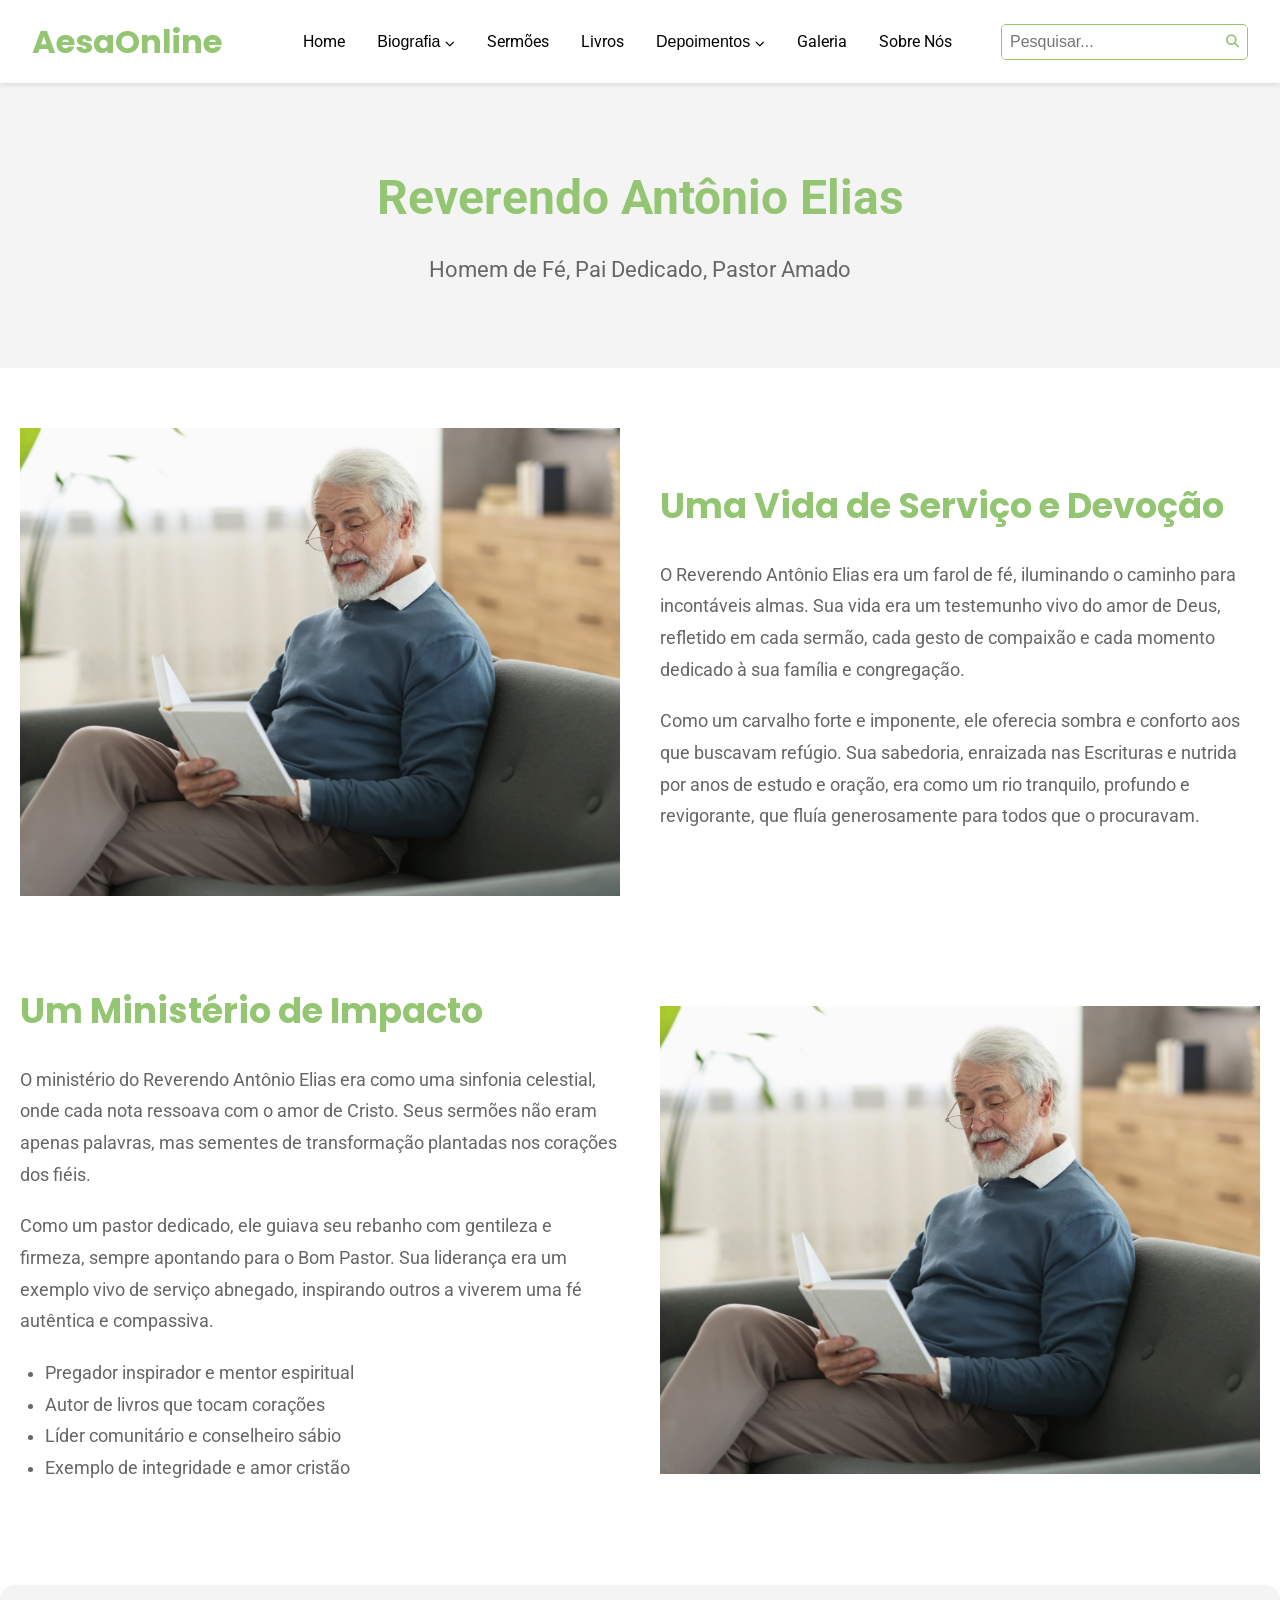
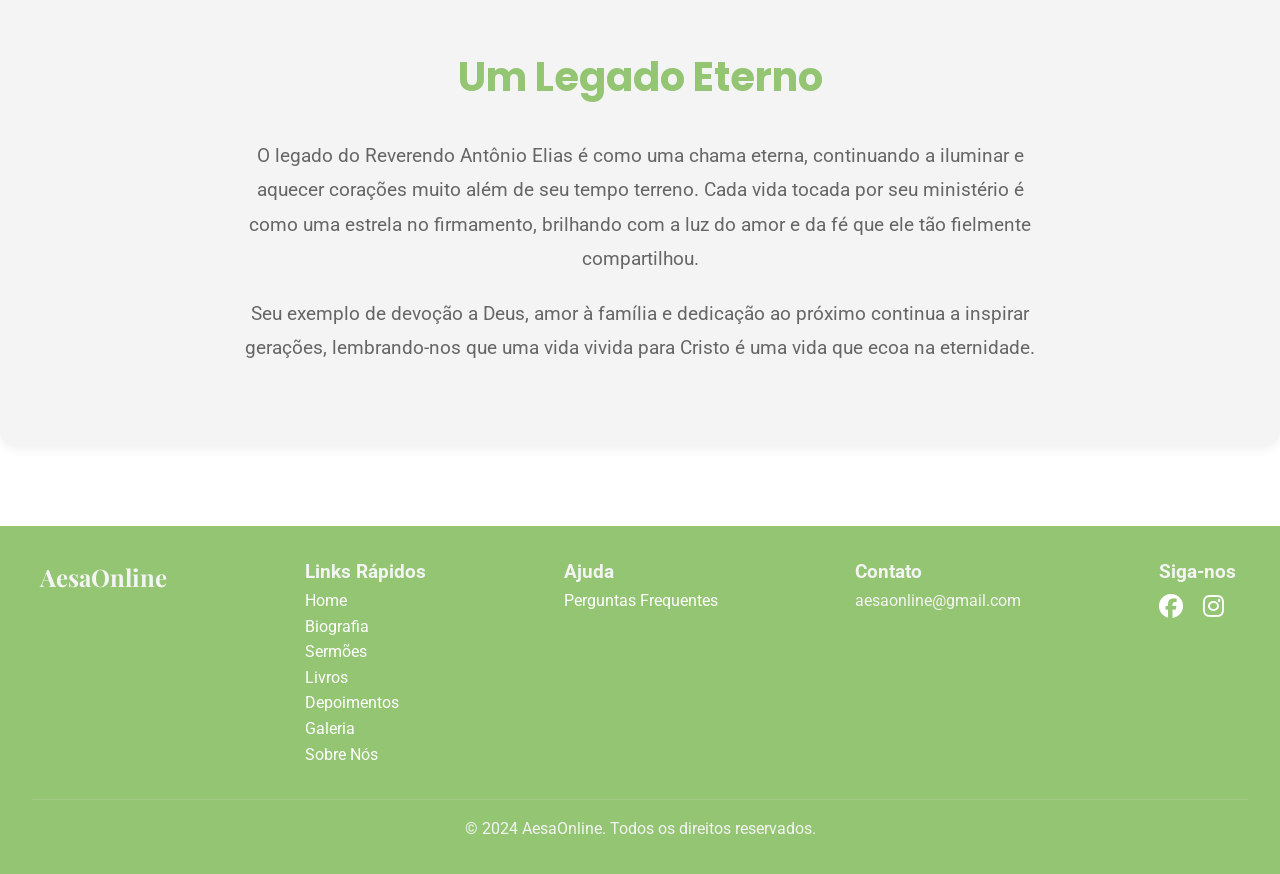
==== antonio-elias.html @ 94253a6c "update site files" ====
<!DOCTYPE html>
<html lang="pt-BR">

<head>
  <meta charset="UTF-8">
  <meta name="viewport" content="width=device-width, initial-scale=1.0">
  <title>AesaOnline</title>
  <link rel="stylesheet" href="style.css">
  <link rel="stylesheet" href="https://cdnjs.cloudflare.com/ajax/libs/font-awesome/6.4.0/css/all.min.css">
</head>

<body>
  <header>
    <div class="logo"><a href="index.html">AesaOnline</a></div>
    <nav>
      <ul class="nav-links">
        <li><a href="index.html">Home</a></li>
        <li class="dropdown">
          <button class="nav-link dropdown-btn" data-dropdown="dropdown1" aria-haspopup="true" aria-expanded="false">
            Biografia <i class="fas fa-chevron-down"></i>
          </button>
          <div id="dropdown1" class="dropdown-content">
            <ul>
              <li><a href="maria-jose.html">Maria José Elias</a></li>
              <li><a href="antonio-elias.html">Antonio Elias</a></li>
              <li><a href="historia-casal.html">História do casal</a></li>
            </ul>
          </div>
        </li>
        <li><a href="sermoes.html">Sermões</a></li>
        <li><a href="livros.html">Livros</a></li>
        <li class="dropdown">
          <button class="nav-link dropdown-btn" data-dropdown="dropdown2" aria-haspopup="true" aria-expanded="false">
            Depoimentos <i class="fas fa-chevron-down"></i>
          </button>
          <div id="dropdown2" class="dropdown-content">
            <ul>
              <li><a href="#cartas">Cartas</a></li>
            </ul>
          </div>
        </li>
        <li><a href="galeria.html">Galeria</a></li>
        <li><a href="#sobre-nos">Sobre Nós</a></li>
      </ul>
    </nav>
    <div class="search-container">
      <input type="text" id="search-input" placeholder="Pesquisar...">
      <button id="search-button"><i class="fas fa-search"></i></button>
    </div>
    <div class="icons-container">
      <div class="search-icon"><i class="fas fa-search"></i></div>
      <div class="menu-icon"><i class="fas fa-bars"></i></div>
    </div>
  </header>

  <main>
    <section class="antonio-elias-hero">
      <h1>Reverendo Antônio Elias</h1>
      <p>Homem de Fé, Pai Dedicado, Pastor Amado</p>
    </section>

    <section class="antonio-elias-section antonio-elias-biografia">
      <div class="antonio-elias-coluna antonio-elias-imagem">
        <img src="images/antonio-elias-historia.png" alt="Reverendo Antônio Elias" class="fade-in">
      </div>
      <div class="antonio-elias-coluna antonio-elias-texto slide-in-right">
        <h2>Uma Vida de Serviço e Devoção</h2>
        <p>O Reverendo Antônio Elias era um farol de fé, iluminando o caminho para incontáveis almas. Sua vida era um
          testemunho vivo do amor de Deus, refletido em cada sermão, cada gesto de compaixão e cada momento dedicado à
          sua família e congregação.</p>
        <p>Como um carvalho forte e imponente, ele oferecia sombra e conforto aos que buscavam refúgio. Sua sabedoria,
          enraizada nas Escrituras e nutrida por anos de estudo e oração, era como um rio tranquilo, profundo e
          revigorante, que fluía generosamente para todos que o procuravam.</p>
      </div>
    </section>

    <section class="antonio-elias-section antonio-elias-ministerio">
      <div class="antonio-elias-coluna antonio-elias-texto slide-in-left">
        <h2>Um Ministério de Impacto</h2>
        <p>O ministério do Reverendo Antônio Elias era como uma sinfonia celestial, onde cada nota ressoava com o amor
          de Cristo. Seus sermões não eram apenas palavras, mas sementes de transformação plantadas nos corações dos
          fiéis.</p>
        <p>Como um pastor dedicado, ele guiava seu rebanho com gentileza e firmeza, sempre apontando para o Bom Pastor.
          Sua liderança era um exemplo vivo de serviço abnegado, inspirando outros a viverem uma fé autêntica e
          compassiva.</p>
        <ul>
          <li>Pregador inspirador e mentor espiritual</li>
          <li>Autor de livros que tocam corações</li>
          <li>Líder comunitário e conselheiro sábio</li>
          <li>Exemplo de integridade e amor cristão</li>
        </ul>
      </div>
      <div class="antonio-elias-coluna antonio-elias-imagem">
        <img src="images/antonio-elias-historia.png" alt="Reverendo Antônio Elias pregando" class="fade-in">
      </div>
    </section>

    <section class="antonio-elias-section antonio-elias-legado">
      <h2>Um Legado Eterno</h2>
      <p>O legado do Reverendo Antônio Elias é como uma chama eterna, continuando a iluminar e aquecer corações muito
        além de seu tempo terreno. Cada vida tocada por seu ministério é como uma estrela no firmamento, brilhando com a
        luz do amor e da fé que ele tão fielmente compartilhou.</p>
      <p>Seu exemplo de devoção a Deus, amor à família e dedicação ao próximo continua a inspirar gerações,
        lembrando-nos que uma vida vivida para Cristo é uma vida que ecoa na eternidade.</p>
    </section>
  </main>


  <footer>
    <div class="footer-content">
      <div class="footer-logo">AesaOnline</div>
      <div class="quick-links">
        <h3>Links Rápidos</h3>
        <ul>
            <li><a href="index.html">Home</a></li>
            <li><a href="#biografia">Biografia</a></li>
            <li><a href="sermoes.html">Sermões</a></li>
            <li><a href="livros.html">Livros</a></li>
            <li><a href="cartas.html">Depoimentos</a></li>
            <li><a href="galeria.html">Galeria</a></li>
            <li><a href="sobre-nos.html">Sobre Nós</a></li>
          </ul>
      </div>
      <div class="quick-links">
        <h3>Ajuda</h3>
        <ul>
            <li><a href="index.html">Perguntas Frequentes</a></li>
            
        </ul>
      </div>
      <div class="quick-links">
        <h3>Contato</h3>
        <ul>
          <li>aesaonline@gmail.com</li>
        
          
        </ul>
      </div>
      <div class="social-media">
        <h3>Siga-nos</h3>
        <a href="#"><i class="fab fa-facebook"></i></a>
        <a href="#"><i class="fab fa-instagram"></i></a>
        
      </div>
    </div>
    <div class="copyright">
      &copy; 2024 AesaOnline. Todos os direitos reservados.
    </div>
  </footer>

  <script src="script.js"></script>
</body>

</html>
---- style.css ----
@import url('https://fonts.googleapis.com/css2?family=Playfair+Display:wght@400;700&family=Roboto:wght@300;400;700&display=swap');

@import url('https://fonts.googleapis.com/css2?family=Poppins:ital,wght@0,100;0,200;0,300;0,400;0,500;0,600;0,700;0,800;0,900;1,100;1,200;1,300;1,400;1,500;1,600;1,700;1,800;1,900&display=swap');



:root {
    --primary-color: #93c572;
    --secondary-color: #93c572;
    --text-color: #000000;
    --background-color: #ffffff;
    --white: #ffffff;
}

* {
    margin: 0;
    padding: 0;
    box-sizing: border-box;
}

body {
    font-family: 'Roboto', sans-serif;
    line-height: 1.6;
    color: var(--text-color);
    background-color: var(--background-color);
    padding-top: 80px;
}

header {
    background-color: var(--white);
    padding: 1rem 2rem;
    position: fixed;
    width: 100%;
    top: 0;
    left: 0;
    right: 0;
    z-index: 1000;
    display: flex;
    justify-content: space-between;
    align-items: center;
    box-shadow: 0 2px 5px rgba(0,0,0,0.1);
}

.logo a{
    font-family: 'Poppins', sans-serif;
    font-size: 2rem;
    font-weight: 700;
    color: var(--primary-color);
    text-decoration: none;
}

nav {
    display: flex;
}

.nav-links {
    display: flex;
    list-style-type: none;
    align-items: center;
}

.nav-links li {
    margin-left: 2rem;
    position: relative;
}

.nav-links a {
    color: var(--text-color);
    text-decoration: none;
    transition: color 0.3s ease;
}

.nav-links a:hover {
    color: var(--primary-color);
}

.nav-links .dropdown > a {
    display: flex;
    align-items: center;
}
.fa-chevron-down{
   font-size: 0.6rem;
}
.dropdown-btn{
    background-color: transparent;
    border: none;
    cursor: pointer;
    font-size: 1rem;
    color: var(--text-color);
    font-weight: 400;

}
.dropdown-btn:hover .fa-chevron-down{
    transform: rotate(180deg);
    transition: transform 0.5s ease;
}

.nav-links .dropdown > a i {
    margin-left: 5px;
    transition: transform 0.7s ease;
    font-size: 0.6rem;
    position: relative;
    top: 1px; /* Ajusta ligeiramente a posição vertical */
}

.nav-links .dropdown:hover > a i {
    transform: rotate(180deg);
}

.dropdown{
    position: relative;
}
.dropdown-content {
    display: none;
    position: absolute;
    top: 25px;
    left: 0;
    background-color: #fff;
    min-width: 200px;
   /* box-shadow: 0 8px 16px rgba(0,0,0,0.1);*/
    z-index: 1000;
    transition: 0.3s ease-in-out;
    
    
}
    


.dropdown-content ul {
    list-style-type: none;
    padding: 0;
}

.dropdown-content li {
    margin: 0;
}
.dropdown-content a {
   
    transition: background-color 0.5s ease;
    display: block;
    padding: 10px 15px;
    color: var(--text-color);
    text-decoration: none;
    
}


.dropdown-content a:hover {
    background-color: var(--secondary-color);
    color: var(--white);
}

.dropdown:hover .dropdown-content {
    display: block;
}

.search-container {
    display: flex;
    align-items: center;
   /* margin-left: 1rem;*/
    border: 1px solid var(--secondary-color);
    border-radius: 5px;
    overflow: hidden;
}

#search-input {
    padding: 0.5rem;
    border: none;
    font-size: 1rem;
}

#search-button {
    background-color: var(--white);
    color: var(--primary-color);
    border: none;
    padding: 0.5rem;
    cursor: pointer;
    transition: background-color 0.3s ease;
}

#search-button:hover {
    background-color: var(--secondary-color);
    color: var(--white);
}

.search-icon, .menu-icon {
    display: none;
    font-size: 1.2rem;
    color: var(--primary-color);
    cursor: pointer;
}

.icons-container {
    display: none;
}

main {
    position: relative;
    z-index: 1;
    
}

.hero {
    background-image: url('images/amor-1.jpg');
    background-repeat: no-repeat;
    background-position: center;
    background-size: cover;
    width: 100%;
    min-height: 550px;
    display: flex;
    justify-content: center;
    align-items: flex-end;
    border-radius: 10px;
  
}

.hero-content {
    /*background-color: rgba(0, 0, 0, 0.5);*/
    padding: 2rem;
    border-radius: 10px;
}

.hero h1, .hero h2 {
    margin-bottom: 1rem;
}

.two-columns {
    display: flex;
    align-items: center;
    justify-content: center; /*alterei isso*/
    padding: 3rem 0;
    background-color: var(--white);
}

.two-columns:nth-child(even) {
    background-color: white;
}
.image-column {
  /*flex: 0 0 40%; /* Reduz a largura da coluna da imagem */
    background-image: url(images/encontro.jpg);
    background-repeat: no-repeat;
    background-position: center;
    background-size: cover;
    width: 100%;
    min-height: 450px;
    display: flex;
    justify-content: center;


    padding: 2rem;
    margin-right: 4rem;
    margin-left: 4rem;
}
.mensagens{
    background-image: url(images/mensagens.jpg);
    background-repeat: no-repeat;
    background-position: center;
    background-size: cover;
    width: 100%;
    min-height: 350px;
    display: flex;
    justify-content: center;
    align-items: center;
  
}
.depoimentos{
    background-image: url(images/dep.jpg);
    background-repeat: no-repeat;
    background-position: center;
    background-size: cover;
    width: 100%;
    min-height: 350px;
    display: flex;
    justify-content: center;
    align-items: center;
}
.sobre-nos{
    background-image: url(images/about-us.jpg);
    background-repeat: no-repeat;
    background-position: center;
    background-size: cover;
    width: 100%;
    min-height: 350px;
    display: flex;
    justify-content: center;
    align-items: center;
}
.text-column {
  flex: 0 0 60%; /* Aumenta a largura da coluna de texto */
  padding: 2rem;
}
.btn-livro{
    display: flex;
    justify-content: center;
    align-items: center;
}
.fa-times{
    font-size: 1.5rem;
}
.image-column img {
    width: 100%;
    max-width: 600px; /* Limita a largura máxima da imagem */
    height: auto; /* Mantém a proporção da imagem */
    border-radius: 10px;
   
    transition: transform 0.3s ease;
    display: block; /* Garante que a imagem não tenha espaço extra abaixo */
    margin: 0 auto; /* Centraliza a imagem na coluna */
}

.image-column img:hover {
    transform: scale(1.05);
}

h2 {
    font-family: 'Poppins', sans-serif;
    font-size: 2.5rem;
    margin-bottom: 1rem;
    color: var(--primary-color);
}
.titulo-biografia{
    font-family: 'Poppins', sans-serif;
    font-size: 2rem;
    margin-bottom: 1rem;
    color: var(--primary-color);
    text-align: center;
    margin-top: 2rem;
    font-weight: 600;
    padding: 0 2rem;
    

}
.hero-title {
    font-size: 3rem; /* Tamanho base para telas maiores */
    line-height: 1.2;
    margin-bottom: 1rem;
    color: #ffffff; /* ou a cor que preferir */
    text-shadow: 2px 2px 4px rgba(0,0,0,0.5);
}

.hero-subtitle {
    font-size: 1.8rem; /* Tamanho base para telas maiores */
    line-height: 1.3;
    color: #ffffff; /* ou a cor que preferir */
    text-shadow: 1px 1px 2px rgba(0,0,0,0.5);
}


.btn {
    display: inline-block;
    background-color: var(--primary-color);
    color: var(--white);
    padding: 0.8rem 1.5rem;
    text-decoration: none;
    border-radius: 5px;
    font-weight: bold;
    transition: background-color 0.3s ease, transform 0.3s ease;
    margin-top: 20px;
}

.btn:hover {
    background-color: var(--secondary-color);
    transform: translateY(-3px);
}

.livros-container{
    background-image: url('images/livros.jpg');
    background-repeat: no-repeat;
    background-position: center;
    background-size: cover;
    width: 100%;
    min-height: 675px;
    display: flex;
    justify-content: center;
    align-items: center;
    border-radius: 10px;
}
/*PÁGINA LIVRO INDIVIDUAL*/
/* Adicione isso ao seu arquivo style.css existente */



  /*CARROSSEL DE LIVROS*/
  .book-showcase {
    padding: 4rem 2rem;
    background-color: #f8f8f8;
    overflow: hidden;
    text-align: center;
}

.book-carousel {
    padding: 0 40px;
    max-width: 100%;
}
 

.book-item img {
    width: 120px; /* Tamanho base para telas maiores */
    height: auto;
    transition: transform 0.3s ease;
}

.book-info h6 {
    font-size: 0.7rem; /* Tamanho base para telas maiores */
    margin-bottom: 0.25rem;
}
.book-info p {
    font-size: 0.6rem; /* Tamanho base para telas maiores */
    color: #666;
    margin-bottom: 0.25rem;
}
/* ... (mantenha o CSS anterior) ... */

/* Ajustes para a seção de livros publicados */

/* ... (mantenha o resto do CSS) ... */
/* Adicione isso ao seu CSS */
.swiper-pagination-bullets {
    bottom: 10px;
    display: none;
}

.swiper-pagination-bullet {
    width: 8px;
    height: 8px;
    display: inline-block;
    border-radius: 50%;
    background: #000;
    opacity: .2;
}

.swiper-pagination-bullet-active {
    opacity: 1;
    background: var(--primary-color);
}

.swiper-button-next,
.swiper-button-prev {
    background-color: hsla(42, 21%, 76%, .7);
    color: #000000;
    width: 44px;
    font-weight: 900;
    height: 60px;
    border-radius: 8px;
    box-shadow: 0 2px 5px rgba(0,0,0,0.1);
    transition: background-color 0.3s ease;
    position: absolute;
    top: 50%;
    transform: translateY(-50%);
   
}

.swiper-button-next:after,
.swiper-button-prev:after {
    font-size: 0.6rem;
    font-weight: bolder;
}
@media (max-width: 768px) {
    .book-item img {
        width: 135px; /* Um pouco maior para telas médias */
    }
    .book-carousel {
        padding: 0;
    }
    .swiper-button-next,
    .swiper-button-prev {
        display: none; /* Oculta os botões em telas menores */
    }
    .swiper-pagination-bullets {
        display: block;
    }
    .book-info h3 {
        font-size: 0.8rem; /* Tamanho base para telas médias */
    }
    .book-info p {
        font-size: 0.7rem; /* Tamanho base para telas médias */
    }
}

@media (max-width: 480px) {
    .book-item img {
        width: 130px; /* Ainda maior para telas pequenas, mas não tanto quanto antes */
    }
    .swiper-pagination-bullets {
        display: block;
    }
    .book-info h3 {
        font-size: 0.7rem; /* Tamanho base para telas médias */
    }
    .book-info p {
        font-size: 0.6rem; /* Tamanho base para telas médias */
    }
}









footer {
    background-color: var(--primary-color);
    color: #f4f4f4;
    padding: 2rem;
}

.footer-content {
    display: flex;
    justify-content: space-between;
    max-width: 1200px;
    margin: 0 auto;
}

.footer-logo {
    font-family: 'Playfair Display', serif;
    font-size: 1.5rem;
    font-weight: 700;
}

.quick-links ul {
    list-style-type: none;
}

.quick-links a {
    color: var(--white);
    text-decoration: none;
}

.social-media a {
    color: var(--white);
    font-size: 1.5rem;
    margin-right: 1rem;
}

.copyright {
    text-align: center;
    margin-top: 2rem;
    padding-top: 1rem;
    border-top: 1px solid rgba(255,255,255,0.1);
}

.fade-in {
    opacity: 0;
    transform: translateY(20px);
    transition: opacity 0.5s ease, transform 0.5s ease;
}

.fade-in.appear {
    opacity: 1;
    transform: translateY(0);
}

@keyframes fadeInUp {
    from {
        opacity: 0;
        transform: translateY(20px);
    }
    to {
        opacity: 1;
        transform: translateY(0);
    }
}






/*PÁGINA SERMÕES*/


/* Estilos para a seção de sermões */
.sermoes-playlist {
    display: flex;
    flex-wrap: wrap;
    gap: 2rem;
    padding: 2rem;
    max-width: 1200px;
    margin: 4rem auto;
    background-color: #fff;
    border-radius: 10px;
    box-shadow: 0 0 10px rgba(0,0,0,0.1);
    
}

.coluna-player, .coluna-playlist {
    flex: 1;
    min-width: 300px;
}
.coluna-player{
    display: flex;
    flex-direction: column;
    align-items: center;
    text-align: center;
}
.capa-sermao {
    width: 100%;
    max-width: 300px;
    height: auto;
    margin-bottom: 1rem;
    border-radius: 5px;
    object-fit: cover;
}

#sermao-atual {
    font-size: 1.2rem;
    margin-bottom: 0.5rem;
    width: 100%;
    color: #067b2e;;
}

#autor-atual {
    font-size: 0.9rem;
    color:#15853b;;
    margin-bottom: 1rem;
    width: 100%;
}

.controles-player {
    display: flex;
    justify-content: center;
    gap: 1rem;
    margin-top: 1rem;
    width: 100%;
}

.controles-player button {
    background-color: #15853b;;
    color: white;
    border: none;
    border-radius: 50%;
    width: 40px;
    height: 40px;
    font-size: 1.2rem;
    cursor: pointer;
    display: flex;
    align-items: center;
    justify-content: center;
}

.controles-player button:hover {
    background-color: #15853b;
}

.progress-bar {
    width: 100%;
    height: 8px;
    background-color: #e0e0e0;
    border-radius: 4px;
    overflow: hidden;
    margin: 10px 0;
    position: relative;
}

.progress {
    width: var(--progress, 0%);
    height: 100%;
    background-color: #15853b;
    border-radius: 4px;
    position: absolute;
    left: 0;
    top: 0;
    transition: width 0.3s ease;
}

.time-display {
    text-align: center;
    font-size: 0.9rem;
    color: #666;
    margin-top: 0.5rem;
    width: 100%;
}

.barra-pesquisa {
    display: flex;
    margin-bottom: 1rem;
}

.barra-pesquisa input {
    flex-grow: 1;
    padding: 0.5rem;
    border: 1px solid #ddd;
    border-right: none;
    border-radius: 5px 0 0 5px;
}

.barra-pesquisa button {
    background-color: #15853b;
    color: white;
    border: none;
    padding: 0.5rem 1rem;
    cursor: pointer;
    border-radius: 0 5px 5px 0;
}

.lista-sermoes {
    list-style-type: none;
    padding: 0;
    max-height: 400px;
    overflow-y: auto;
}

.lista-sermoes li {
    padding: 10px;
    border-bottom: 1px solid #eee;
    cursor: pointer;
    display: flex;
    justify-content: space-between;
    align-items: center;
}

.lista-sermoes li:hover {
    background-color: #f0f0f0;
}

.lista-sermoes li.active, .lista-sermoes li.active .sermon-duration{
    /*background-color: #007bff;*/
    color: #15853b;
}

.sermon-title {
    font-weight: 400;
   
}

.sermon-duration {
    color: #666;
}





/* Estilos para a página Maria José */
/* Estilos para a página Maria José */
.maria-jose-hero {
    background-color: #f4f4f4;
    text-align: center;
    padding: 80px 20px;
    margin-bottom: 60px;
}

.maria-jose-hero h1 {
    font-size: 3em;
    margin-bottom: 15px;
    color: #93c572;
}

.maria-jose-hero p {
    font-size: 1.4em;
    color: #666;
}

.maria-jose-section {
    margin-bottom: 80px;
    padding: 0 20px;
}

.maria-jose-biografia, .maria-jose-realizacoes {
    display: flex;
    flex-wrap: wrap;
    align-items: center;
    justify-content: space-between;
    gap: 40px;
}

.maria-jose-coluna {
    flex-basis: calc(50% - 20px);
}

.maria-jose-imagem img {
    max-width: 100%;
  
    transition: transform 0.3s ease;
}

.maria-jose-imagem img:hover {
    transform: scale(1.05);
}

.maria-jose-texto h2 {
    font-size: 2.2em;
    margin-bottom: 25px;
    color: #93c572;
}

.maria-jose-texto p {
    font-size: 1.1em;
    line-height: 1.8;
    margin-bottom: 20px;
    color: #666;
}

.maria-jose-texto ul {
    font-size: 1.1em;
    line-height: 1.8;
    margin-bottom: 20px;
    padding-left: 25px;
    color: #666;
}

.maria-jose-legado {
    text-align: center;
    background-color: #f9f9f9;
    padding: 60px 20px;
    border-radius: 15px;
    box-shadow: 0 4px 8px rgba(0,0,0,0.05);
}

.maria-jose-legado h2 {
    font-size: 2.5em;
    margin-bottom: 30px;
    color: #93c572;
}

.maria-jose-legado p {
    font-size: 1.2em;
    max-width: 800px;
    margin: 0 auto 20px;
    line-height: 1.8;
    color: #666;
}

/* Animações */
.fade-in {
    opacity: 0;
    transition: opacity 1s ease-in, transform 0.5s ease-out;
}

.slide-in-left {
    transform: translateX(-100px);
    opacity: 0;
    transition: transform 0.8s ease-out, opacity 0.8s ease-out;
}

.slide-in-right {
    transform: translateX(100px);
    opacity: 0;
    transition: transform 0.8s ease-out, opacity 0.8s ease-out;
}





/* Estilos para a página Antônio Elias */
.antonio-elias-hero {
    background-color: #f4f4f4;
    text-align: center;
    padding: 80px 20px;
    margin-bottom: 60px;
}

.antonio-elias-hero h1 {
    font-size: 3em;
    margin-bottom: 15px;
    color: #93c572;
}

.antonio-elias-hero p {
    font-size: 1.4em;
    color: #666;
}

.antonio-elias-section {
    margin-bottom: 80px;
    padding: 0 20px;
}

.antonio-elias-biografia, .antonio-elias-ministerio {
    display: flex;
    flex-wrap: wrap;
    align-items: center;
    justify-content: space-between;
    gap: 40px;
}

.antonio-elias-coluna {
    flex-basis: calc(50% - 20px);
}

.antonio-elias-imagem img {
    max-width: 100%;
   
    transition: transform 0.3s ease;
}

.antonio-elias-imagem img:hover {
    transform: scale(1.05);
}

.antonio-elias-texto h2 {
    font-size: 2.2em;
    margin-bottom: 25px;
    color: #93c572;
}

.antonio-elias-texto p {
    font-size: 1.1em;
    line-height: 1.8;
    margin-bottom: 20px;
    color: #666;
}

.antonio-elias-texto ul {
    font-size: 1.1em;
    line-height: 1.8;
    margin-bottom: 20px;
    padding-left: 25px;
    color: #666;
}

.antonio-elias-legado {
    text-align: center;
    background-color: #f4f4f4;
    padding: 60px 20px;
    border-radius: 15px;
    box-shadow: 0 4px 8px rgba(0,0,0,0.05);
}

.antonio-elias-legado h2 {
    font-size: 2.5em;
    margin-bottom: 30px;
    color: #93c572;
}

.antonio-elias-legado p {
    font-size: 1.2em;
    max-width: 800px;
    margin: 0 auto 20px;
    line-height: 1.8;
    color: #666;
}



/* Estilos para a página História do Casal */
.historia-casal-hero {
    background-color: #f4f4f4;
    text-align: center;
    padding: 80px 20px;
    margin-bottom: 60px;
}

.historia-casal-hero h1 {
    font-size: 3em;
    margin-bottom: 15px;
    color: #93c572;
}

.historia-casal-hero p {
    font-size: 1.4em;
    color: #666;
}

.historia-casal-section {
    margin-bottom: 80px;
    padding: 0 20px;
}

.historia-casal-inicio, .historia-casal-ministerio, .historia-casal-familia {
    display: flex;
    flex-wrap: wrap;
    align-items: center;
    justify-content: space-between;
    gap: 40px;
}

.historia-casal-coluna {
    flex-basis: calc(50% - 20px);
}

.historia-casal-imagem img {
    max-width: 100%;
    border-radius: 15px;
    box-shadow: 0 8px 16px rgba(0,0,0,0.1);
    transition: transform 0.3s ease;
}

.historia-casal-imagem img:hover {
    transform: scale(1.05);
}

.historia-casal-texto h2 {
    font-size: 2.2em;
    margin-bottom: 25px;
    color: #93c572;
}

.historia-casal-texto p {
    font-size: 1.1em;
    line-height: 1.8;
    margin-bottom: 20px;
    color: #666;
}

.historia-casal-legado {
    text-align: center;
    background-color: #f4f4f4;
    padding: 60px 20px;
    border-radius: 15px;
    box-shadow: 0 4px 8px rgba(0,0,0,0.05);
}

.historia-casal-legado h2 {
    font-size: 2.5em;
    margin-bottom: 30px;
    color: #93c572;
}

.historia-casal-legado p {
    font-size: 1.2em;
    max-width: 800px;
    margin: 0 auto 20px;
    line-height: 1.8;
    color: #666;
}



/* Estilos para a página de Cartas */
.cartas-container {
    max-width: 1200px;
    margin: 0 auto;
    padding: 2rem;
  }
  
  .cartas-hero {
    text-align: center;
    margin-bottom: 4rem;
  }
  
  .cartas-hero h1 {
    font-size: 3rem;
    color: #93c572;
    margin-bottom: 1rem;
  }
  
  .cartas-hero p {
    font-size: 1.2rem;
    color: #666;
  }
  
  .carta-item {
    display: flex;
    align-items: center;
    margin-bottom: 4rem;
    background-color: #f9f9f9;
    border-radius: 10px;
    overflow: hidden;
    box-shadow: 0 4px 6px rgba(0, 0, 0, 0.1);
  }
  
  .carta-imagem {
    flex: 1;
    padding: 2rem;
  }
  
  .carta-img {
    max-width: 100%;
    height: auto;
    border-radius: 5px;
  }
  
  .carta-conteudo {
    flex: 2;
    padding: 2rem;
  }
  
  .carta-conteudo h2 {
    font-size: 1.8rem;
    color: #93c572;
    margin-bottom: 1rem;
  }
  
  .carta-conteudo p {
    font-size: 1.1rem;
    line-height: 1.6;
    color: #333;
    margin-bottom: 1rem;
  }
  
  .carta-autor {
    font-style: italic;
    color: #666;
  }
  
  .cartas-conclusao {
    text-align: center;
    margin-top: 4rem;
  }
  
  .cartas-conclusao h2 {
    font-size: 2rem;
    color: #93c572;
    margin-bottom: 1rem;
  }
  
  .cartas-conclusao p {
    font-size: 1.2rem;
    color: #666;
  }
  
 

  
  /* Animações AOS (Animate On Scroll) */
  [data-aos] {
    opacity: 0;
    transition-property: opacity, transform;
  }
  
  [data-aos].aos-animate {
    opacity: 1;
  }
  
  [data-aos="flip-left"] {
    transform: perspective(2500px) rotateY(-100deg);
  }
  
  [data-aos="flip-right"] {
    transform: perspective(2500px) rotateY(100deg);
  }
  
  [data-aos="flip-up"] {
    transform: perspective(2500px) rotateX(-100deg);
  }
  
  [data-aos="flip-down"] {
    transform: perspective(2500px) rotateX(100deg);
  }
  
  [data-aos].aos-animate {
    transform: perspective(2500px) rotateY(0) rotateX(0);
  }

  /* Estilos para a página Sobre Nós */
.sobre-nos-container {
    max-width: 1200px;
    margin: 0 auto;
    padding: 2rem;
  }
  
  .sobre-nos-hero {
    text-align: center;
    margin-bottom: 4rem;
  }
  
  .sobre-nos-hero h1 {
    font-size: 3rem;
    color: #93c572;
    margin-bottom: 1rem;
  }
  
  .sobre-nos-hero p {
    font-size: 1.2rem;
    color: #666;
  }
  
  .sobre-nos-missao,
  .sobre-nos-valores,
  .sobre-nos-projetos {
    display: flex;
    align-items: center;
    margin-bottom: 4rem;
    gap: 2rem;
  }
  
  .sobre-nos-content,
  .sobre-nos-image {
    flex: 1;
  }
  
  .sobre-nos-content h2 {
    font-size: 2rem;
    color: #93c572;
    margin-bottom: 1rem;
  }
  
  .sobre-nos-content p,
  .sobre-nos-content ul {
    font-size: 1.1rem;
    line-height: 1.6;
    color: #333;
  }
  
  .sobre-nos-content ul {
    padding-left: 1.5rem;
  }
  
  .rounded-image {
    width: 100%;
    border-radius: 10px;
    box-shadow: 0 4px 6px rgba(0, 0, 0, 0.1);
  }
  
  .sobre-nos-impacto {
    text-align: center;
    margin-bottom: 4rem;
  }
  
  .sobre-nos-impacto h2 {
    font-size: 2rem;
    color: #93c572;
    margin-bottom: 2rem;
  }
  
  .impacto-grid {
    display: grid;
    grid-template-columns: repeat(auto-fit, minmax(200px, 1fr));
    gap: 2rem;
  }
  
  .impacto-item {
    background-color: #f9f9f9;
    padding: 2rem;
    border-radius: 10px;
    box-shadow: 0 4px 6px rgba(0, 0, 0, 0.1);
  }
  
  .impacto-item i {
    font-size: 3rem;
    color: #93c572;
    margin-bottom: 1rem;
  }
  
  .impacto-item h3 {
    font-size: 2rem;
    color: #93c572;
    margin-bottom: 0.5rem;
  }
  
  .impacto-item p {
    font-size: 1rem;
    color: #666;
  }
  
  .sobre-nos-participe {
    text-align: center;
    background-color: #f9f9f9;
    padding: 4rem 2rem;
    border-radius: 10px;
    box-shadow: 0 4px 6px rgba(0, 0, 0, 0.1);
  }
  
  .sobre-nos-participe h2 {
    font-size: 2rem;
    color: #93c572;
    margin-bottom: 1rem;
  }
  
  .sobre-nos-participe p {
    font-size: 1.1rem;
    color: #333;
    margin-bottom: 2rem;
  }
  
  .btn-participe {
    display: inline-block;
    background-color: #93c572;
    color: #fff;
    padding: 0.8rem 2rem;
    border-radius: 5px;
    text-decoration: none;
    font-size: 1.1rem;
    transition: background-color 0.3s ease;
  }
  
  .btn-participe:hover {
    background-color: #2c4632;
  }
  



/* Responsividade */
@media screen and (max-width: 1100px) {
    .nav-links {
        display: none;
        position: absolute;
        top: 100%;
        left: 0;
        width: 100%;
        background-color: var(--white);
        flex-direction: column;
        align-items: flex-start;
        padding: 1rem;
        box-shadow: 0 2px 5px rgba(0,0,0,0.1);
    }

    .nav-links.active {
        display: flex;
    }

    .nav-links li {
        margin: 0.5rem 0;
        width: 100%;
        list-style-type: none;
    }
    .dropdown {
        width: 100%;
    }
    .dropdown-btn {
        justify-content: space-between;
        width: 100%;
        display: flex;
        align-items: center;
    }

    .dropdown-content {
        display: none;
        padding-left: 1rem;
        width: 100%;
        box-shadow: none;
        background-color: #f1f1f1;
        position: static;
    }
    .dropdown-content a {
        padding-left: 30px;
    }

    .dropdown-content.active {
        display: block;
    }

    .search-container {
        display: none;
    }

    .icons-container {
        display: flex;
        align-items: center;
    }

    .search-icon, .menu-icon {
        display: block;
        margin-left: 1rem;
    }

    header {
        justify-content: space-between;
    }

    .search-container.active {
        display: flex;
        position: absolute;
        top: 100%;
        left: 0;
        width: 100%;
        padding: 1rem;
        background-color: var(--white);
        box-shadow: 0 2px 5px rgba(0,0,0,0.1);
    }

    .search-container.active #search-input {
        flex-grow: 1;
        width: calc(100% - 40px);
    }
   
    .two-columns {
        flex-direction: column;
    }

    .book-carousel {
        flex-direction: column;
        align-items: center;
    }

    .footer-content {
        flex-direction: column;
       /* align-items: center;
        text-align: center;*/
    }

    .footer-content > div {
        margin-bottom: 2rem;
    }
}

@media (max-width: 1024px) {
  /*  .livros-grid {
        grid-template-columns: repeat(4, 1fr);
    }*/
}

@media (max-width: 992px) {
    .historia-casal-coluna {
        flex-basis: 100%;
    }

    .historia-casal-inicio, .historia-casal-ministerio, .historia-casal-familia {
        flex-direction: column;
    }

    .historia-casal-hero h1 {
        font-size: 2.5em;
    }

    .historia-casal-hero p {
        font-size: 1.2em;
    }

    .historia-casal-texto h2 {
        font-size: 2em;
    }

    .historia-casal-texto p {
        font-size: 1em;
    }

    .historia-casal-legado h2 {
        font-size: 2.2em;
    }

    .historia-casal-legado p {
        font-size: 1.1em;
    }
    .antonio-elias-coluna {
        flex-basis: 100%;
    }

    .antonio-elias-biografia, .antonio-elias-ministerio {
        flex-direction: column;
    }

    .antonio-elias-hero h1 {
        font-size: 2.5em;
    }

    .antonio-elias-hero p {
        font-size: 1.2em;
    }

    .antonio-elias-texto h2 {
        font-size: 2em;
    }

    .antonio-elias-texto p, .antonio-elias-texto ul {
        font-size: 1em;
    }

    .antonio-elias-legado h2 {
        font-size: 2.2em;
    }

    .antonio-elias-legado p {
        font-size: 1.1em;
    }
    .maria-jose-coluna {
        flex-basis: 100%;
    }

    .maria-jose-biografia, .maria-jose-realizacoes {
        flex-direction: column;
    }

    .maria-jose-hero h1 {
        font-size: 2.5em;
    }

    .maria-jose-hero p {
        font-size: 1.2em;
    }

    .maria-jose-texto h2 {
        font-size: 2em;
    }

    .maria-jose-texto p, .maria-jose-texto ul {
        font-size: 1em;
    }

    .maria-jose-legado h2 {
        font-size: 2.2em;
    }

    .maria-jose-legado p {
        font-size: 1.1em;
    }
}
@media screen and (min-width: 880px) 
{
    .hero{
        min-height: 700px;
    }
   
}
@media (max-width: 768px) {
    .hero-title {
        font-size: 2.5rem;
    }
    .hero-subtitle {
        font-size: 1.5rem;
    }
    .two-columns {
        flex-direction: column;
    }
  
    .image-column, .text-column {
        flex: 0 0 100%;
        padding: 1rem;
    }
  
    .image-column img {
        max-width: 100%; /* Permite que a imagem ocupe toda a largura em telas menores */
    }
   
    .sermoes-playlist {
        flex-direction: column;
    }
   /* .livros-grid {
        grid-template-columns: repeat(3, 1fr);
    }*/
    .carousel-button {
        display: none;
    }
    .livros-container{
        min-height: 550px;
    }
    /*.book-carousel-container {
        padding: 0;
        overflow-x: auto;
    }*/

    .book-carousel {
        flex-wrap: nowrap;
        justify-content: flex-start;
        width: auto;
        padding: 0 1rem;
    }

    /*.book-item {
        flex: 0 0 auto;
        width: 200px; /* Ajuste conforme necessário */
        /*margin-right: 0;
    }*/
    .sobre-nos-missao,
    .sobre-nos-valores,
    .sobre-nos-projetos {
      flex-direction: column;
    }
  
    .sobre-nos-hero h1 {
      font-size: 2.5rem;
    }
  
    .sobre-nos-content h2 {
      font-size: 1.8rem;
    }
  
    .sobre-nos-content p,
    .sobre-nos-content ul {
      font-size: 1rem;
    }
  
    .impacto-grid {
      grid-template-columns: repeat(auto-fit, minmax(150px, 1fr));
    }
  
    .impacto-item i {
      font-size: 2.5rem;
    }
  
    .impacto-item h3 {
      font-size: 1.8rem;
    }
    .carta-item {
        flex-direction: column;
      }
    
      .carta-imagem, .carta-conteudo {
        width: 100%;
      }
    
      .cartas-hero h1 {
        font-size: 2.5rem;
      }
    
      .carta-conteudo h2 {
        font-size: 1.5rem;
      }
    
      .carta-conteudo p, .cartas-conclusao p {
        font-size: 1rem;
      }
      .historia-casal-hero {
        padding: 60px 20px;
    }

    .historia-casal-hero h1 {
        font-size: 2.2em;
    }

    .historia-casal-hero p {
        font-size: 1.1em;
    }

    .historia-casal-texto h2 {
        font-size: 1.8em;
    }

    .historia-casal-legado {
        padding: 40px 20px;
    }

    .historia-casal-legado h2 {
        font-size: 2em;
    }
    .antonio-elias-hero {
        padding: 60px 20px;
    }

    .antonio-elias-hero h1 {
        font-size: 2.2em;
    }

    .antonio-elias-hero p {
        font-size: 1.1em;
    }

    .antonio-elias-texto h2 {
        font-size: 1.8em;
    }

    .antonio-elias-legado {
        padding: 40px 20px;
    }

    .antonio-elias-legado h2 {
        font-size: 2em;
    }
    .maria-jose-hero {
        padding: 60px 20px;
    }

    .maria-jose-hero h1 {
        font-size: 2.2em;
    }

    .maria-jose-hero p {
        font-size: 1.1em;
    }

    .maria-jose-texto h2 {
        font-size: 1.8em;
    }

    .maria-jose-legado {
        padding: 40px 20px;
    }

    .maria-jose-legado h2 {
        font-size: 2em;
    }
}

@media (max-width: 480px) {
   /* .livros-grid {
        grid-template-columns: repeat(2, 1fr);
    }*/
    .hero-title {
        font-size: 2rem;
    }
    .hero-subtitle {
        font-size: 1.2rem;
    }
}
/* Ajustes para telas menores */



/* Ajustes para telas muito pequenas */
@media screen and (max-width: 320px) {
    .hero-title {
        font-size: 1.8rem;
    }
    .hero-subtitle {
        font-size: 1rem;
    }
}
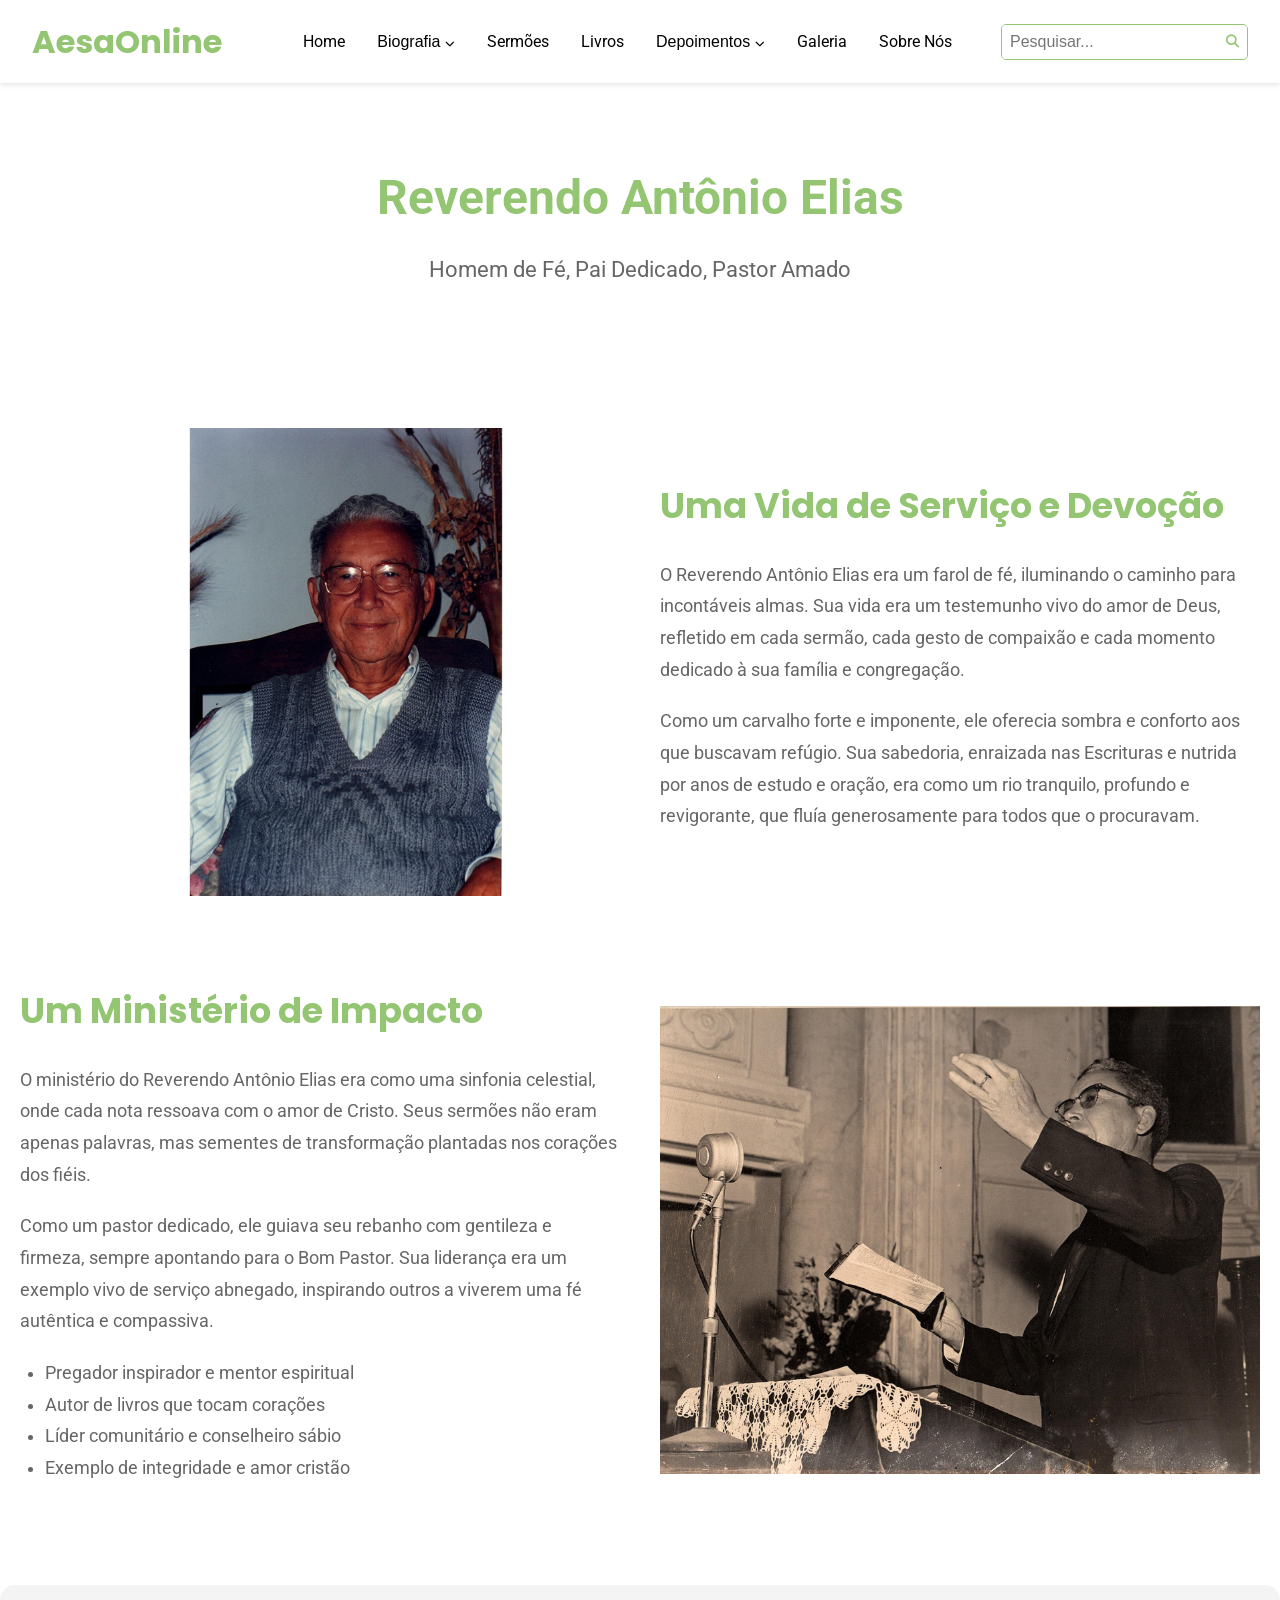
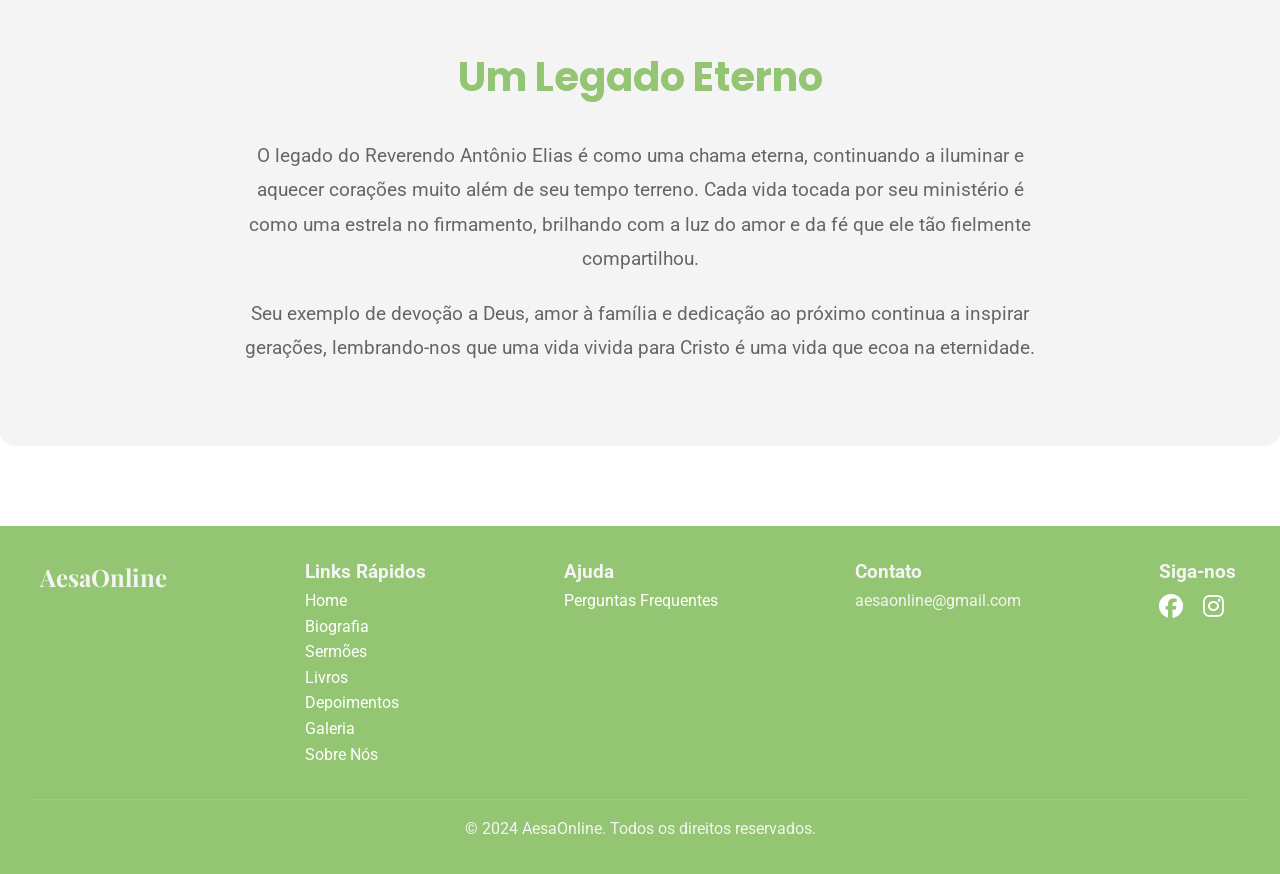
==== commit 44035027: "update new" ====
--- a/antonio-elias.html
+++ b/antonio-elias.html
@@ -40,7 +40,7 @@
           </div>
         </li>
         <li><a href="galeria.html">Galeria</a></li>
-        <li><a href="#sobre-nos">Sobre Nós</a></li>
+        <li><a href="sobre-nos.html">Sobre Nós</a></li>
       </ul>
     </nav>
     <div class="search-container">
@@ -61,7 +61,7 @@
 
     <section class="antonio-elias-section antonio-elias-biografia">
       <div class="antonio-elias-coluna antonio-elias-imagem">
-        <img src="images/antonio-elias-historia.png" alt="Reverendo Antônio Elias" class="fade-in">
+        <img src="images/rev-a.e-sentado.png" alt="Reverendo Antônio Elias" class="fade-in">
       </div>
       <div class="antonio-elias-coluna antonio-elias-texto slide-in-right">
         <h2>Uma Vida de Serviço e Devoção</h2>
@@ -91,7 +91,7 @@
         </ul>
       </div>
       <div class="antonio-elias-coluna antonio-elias-imagem">
-        <img src="images/antonio-elias-historia.png" alt="Reverendo Antônio Elias pregando" class="fade-in">
+        <img src="images/rev-a.e-preg.png" alt="Reverendo Antônio Elias pregando" class="fade-in">
       </div>
     </section>
 
--- a/style.css
+++ b/style.css
@@ -206,7 +206,7 @@
     background-position: center;
     background-size: cover;
     width: 100%;
-    min-height: 550px;
+    min-height: 450px;
     display: flex;
     justify-content: center;
     align-items: flex-end;
@@ -230,19 +230,22 @@
     justify-content: center; /*alterei isso*/
     padding: 3rem 0;
     background-color: var(--white);
+    min-height: 450px;
+    height: auto;
 }
 
 .two-columns:nth-child(even) {
     background-color: white;
 }
 .image-column {
-  /*flex: 0 0 40%; /* Reduz a largura da coluna da imagem */
+    position: relative;
+    padding-top: 56.25%; /* Para uma proporção 16:9 */
     background-image: url(images/encontro.jpg);
     background-repeat: no-repeat;
     background-position: center;
     background-size: cover;
     width: 100%;
-    min-height: 450px;
+    min-height: 330px;
     display: flex;
     justify-content: center;
 
@@ -251,13 +254,93 @@
     margin-right: 4rem;
     margin-left: 4rem;
 }
+
+@media (max-width: 375px) {
+    .hero,
+    .depoimentos,
+    .galeria,
+    .mensagens,
+    .encontro,
+    .sobre-nos
+   
+    {
+        min-height: 290px;
+    }
+}
+@media (min-width: 400px) {
+    .hero,
+    .depoimentos,
+    .galeria,
+    .mensagens,
+    .encontro
+    
+    
+    {
+        min-height: 380px;
+    }
+}
+@media (min-width: 400px) {
+   
+    .sobre-nos
+    {
+        min-height: 320px;
+    }
+}
+@media (min-width: 600px) {
+    .hero,
+    .depoimentos,
+    .galeria,
+    .mensagens,
+    .encontro,
+    .sobre-nos
+    
+    {
+        min-height: 550px;
+    }
+}
+@media (min-width: 768px) {
+    .hero,
+    .depoimentos,
+    .galeria,
+    .mensagens,
+    .encontro,
+    .sobre-nos
+    
+    {
+        min-height: 650px;
+    }
+}
+@media (min-width: 992px) {
+    .hero,
+    .depoimentos,
+    .galeria,
+    .mensagens,
+    .encontro,
+    .sobre-nos
+    
+    {
+        min-height: 750px;
+    }
+}
+@media (min-width: 1100px) {
+    .hero,
+    .depoimentos,
+    .galeria,
+    .mensagens,
+    .encontro,
+    .sobre-nos
+    
+    {
+        min-height: 320px;
+    }
+}
 .mensagens{
     background-image: url(images/mensagens.jpg);
     background-repeat: no-repeat;
-    background-position: center;
+    background-position: left;
     background-size: cover;
     width: 100%;
-    min-height: 350px;
+    /*min-height: 300px;*/
     display: flex;
     justify-content: center;
     align-items: center;
@@ -269,18 +352,31 @@
     background-position: center;
     background-size: cover;
     width: 100%;
-    min-height: 350px;
+    /*min-height: 350px;*/
     display: flex;
     justify-content: center;
     align-items: center;
 }
+.galeria{
+
+    background-image: url(images/AE\ em\ açao.jpg);
+    background-repeat: no-repeat;
+    background-position: center;
+    background-size: cover;
+    width: 100%;
+   /* min-height: 350px;*/
+    display: flex;
+    justify-content: center;
+    align-items: center;
+}
+
 .sobre-nos{
     background-image: url(images/about-us.jpg);
     background-repeat: no-repeat;
     background-position: center;
     background-size: cover;
     width: 100%;
-    min-height: 350px;
+    /*min-height: 320px;*/
     display: flex;
     justify-content: center;
     align-items: center;
@@ -298,14 +394,12 @@
     font-size: 1.5rem;
 }
 .image-column img {
+    position: absolute;
+    top: 0;
+    left: 0;
     width: 100%;
-    max-width: 600px; /* Limita a largura máxima da imagem */
-    height: auto; /* Mantém a proporção da imagem */
-    border-radius: 10px;
-   
-    transition: transform 0.3s ease;
-    display: block; /* Garante que a imagem não tenha espaço extra abaixo */
-    margin: 0 auto; /* Centraliza a imagem na coluna */
+    height: 100%;
+    object-fit: contain;
 }
 
 .image-column img:hover {
@@ -320,9 +414,9 @@
 }
 .titulo-biografia{
     font-family: 'Poppins', sans-serif;
-    font-size: 2rem;
+    font-size: 1.6rem;
     margin-bottom: 1rem;
-    color: var(--primary-color);
+    color: rgba(0, 0, 0, 0.5);
     text-align: center;
     margin-top: 2rem;
     font-weight: 600;
@@ -736,7 +830,7 @@
 /* Estilos para a página Maria José */
 /* Estilos para a página Maria José */
 .maria-jose-hero {
-    background-color: #f4f4f4;
+    background-color: #ffffff;
     text-align: center;
     padding: 80px 20px;
     margin-bottom: 60px;
@@ -806,7 +900,7 @@
     background-color: #f9f9f9;
     padding: 60px 20px;
     border-radius: 15px;
-    box-shadow: 0 4px 8px rgba(0,0,0,0.05);
+   
 }
 
 .maria-jose-legado h2 {
@@ -847,7 +941,7 @@
 
 /* Estilos para a página Antônio Elias */
 .antonio-elias-hero {
-    background-color: #f4f4f4;
+    background-color: #ffffff;
     text-align: center;
     padding: 80px 20px;
     margin-bottom: 60px;
@@ -917,7 +1011,7 @@
     background-color: #f4f4f4;
     padding: 60px 20px;
     border-radius: 15px;
-    box-shadow: 0 4px 8px rgba(0,0,0,0.05);
+   
 }
 
 .antonio-elias-legado h2 {
@@ -938,7 +1032,7 @@
 
 /* Estilos para a página História do Casal */
 .historia-casal-hero {
-    background-color: #f4f4f4;
+    background-color: #ffffff;
     text-align: center;
     padding: 80px 20px;
     margin-bottom: 60px;
@@ -974,8 +1068,7 @@
 
 .historia-casal-imagem img {
     max-width: 100%;
-    border-radius: 15px;
-    box-shadow: 0 8px 16px rgba(0,0,0,0.1);
+  
     transition: transform 0.3s ease;
 }
 
@@ -1001,7 +1094,7 @@
     background-color: #f4f4f4;
     padding: 60px 20px;
     border-radius: 15px;
-    box-shadow: 0 4px 8px rgba(0,0,0,0.05);
+   
 }
 
 .historia-casal-legado h2 {
@@ -1193,8 +1286,9 @@
   .rounded-image {
     width: 100%;
     border-radius: 10px;
-    box-shadow: 0 4px 6px rgba(0, 0, 0, 0.1);
-  }
+ 
+  }
+  
   
   .sobre-nos-impacto {
     text-align: center;
@@ -1217,7 +1311,7 @@
     background-color: #f9f9f9;
     padding: 2rem;
     border-radius: 10px;
-    box-shadow: 0 4px 6px rgba(0, 0, 0, 0.1);
+   
   }
   
   .impacto-item i {
@@ -1242,7 +1336,7 @@
     background-color: #f9f9f9;
     padding: 4rem 2rem;
     border-radius: 10px;
-    box-shadow: 0 4px 6px rgba(0, 0, 0, 0.1);
+    
   }
   
   .sobre-nos-participe h2 {
@@ -1516,9 +1610,7 @@
     .carousel-button {
         display: none;
     }
-    .livros-container{
-        min-height: 550px;
-    }
+   
     /*.book-carousel-container {
         padding: 0;
         overflow-x: auto;
@@ -1669,7 +1761,11 @@
 }
 /* Ajustes para telas menores */
 
-
+@media (max-width: 550px) {
+    .livros-container{
+        min-height: 450px;
+    }
+}
 
 /* Ajustes para telas muito pequenas */
 @media screen and (max-width: 320px) {
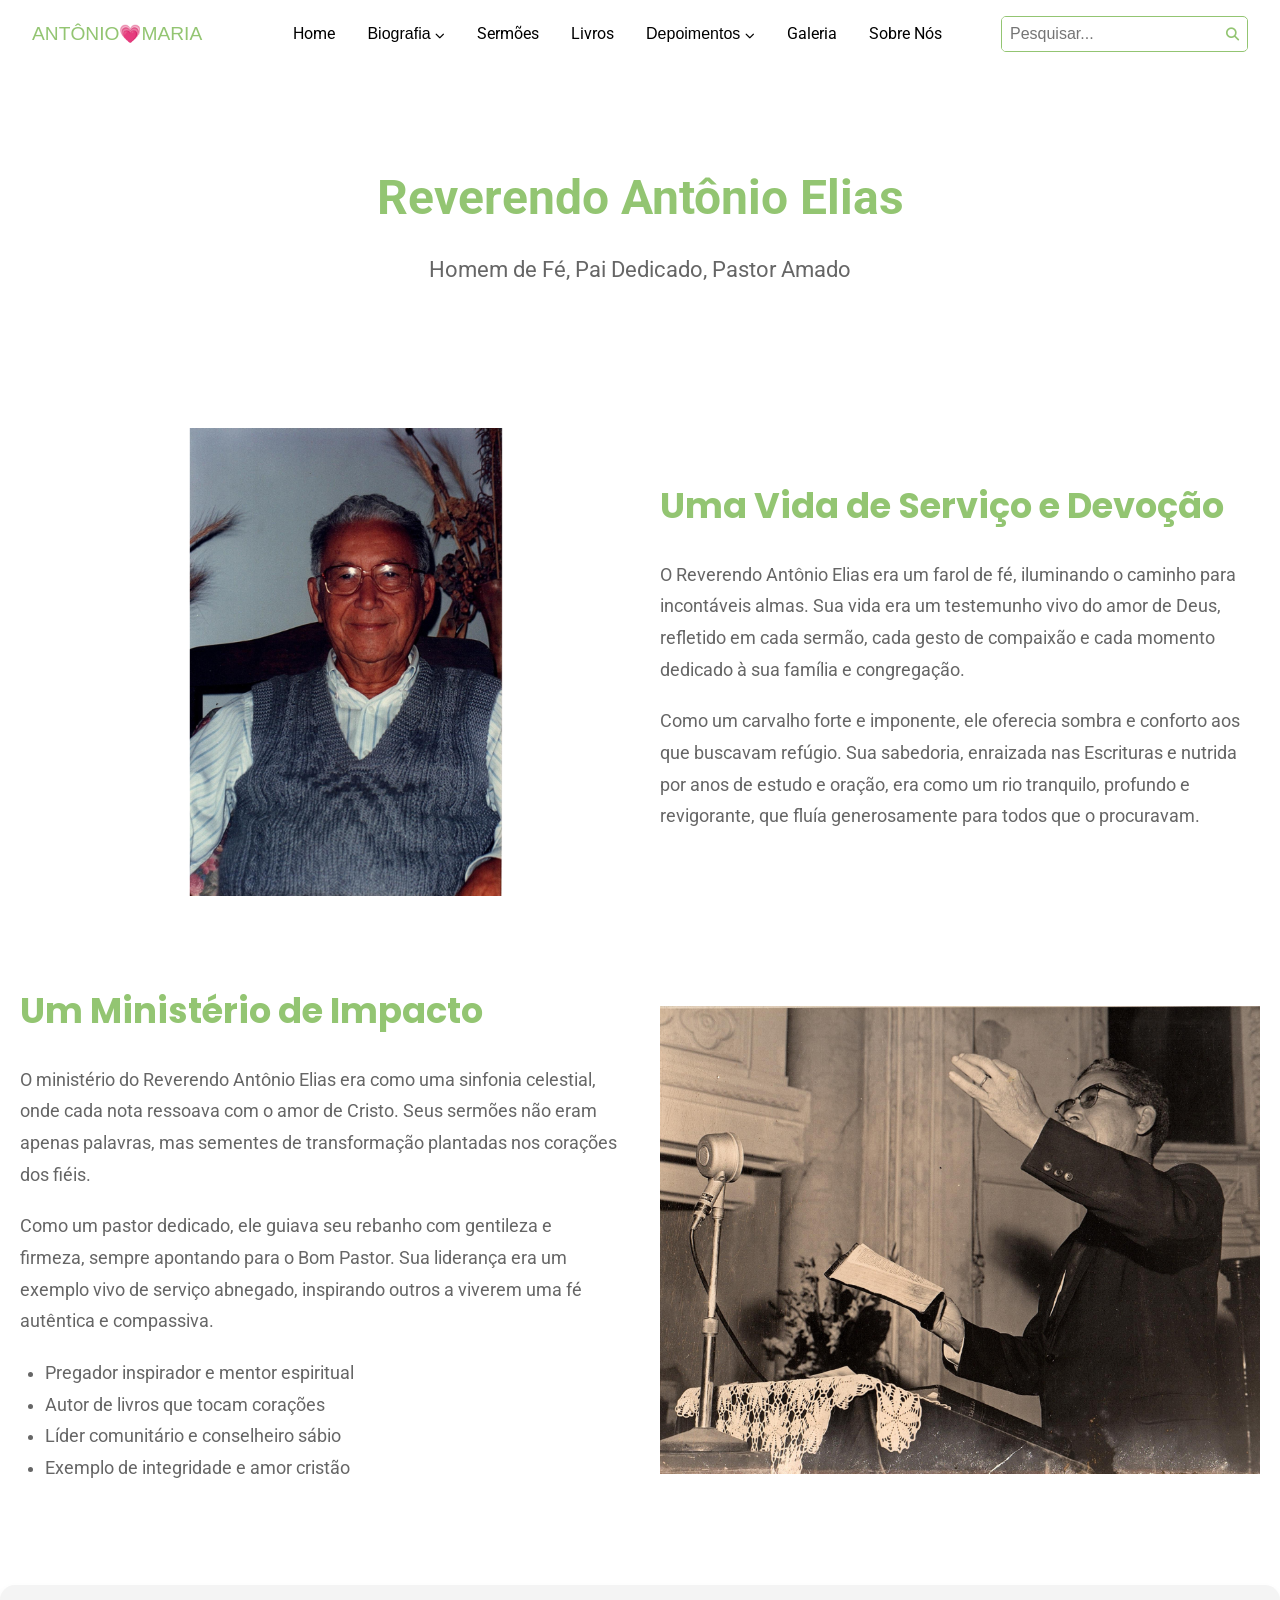
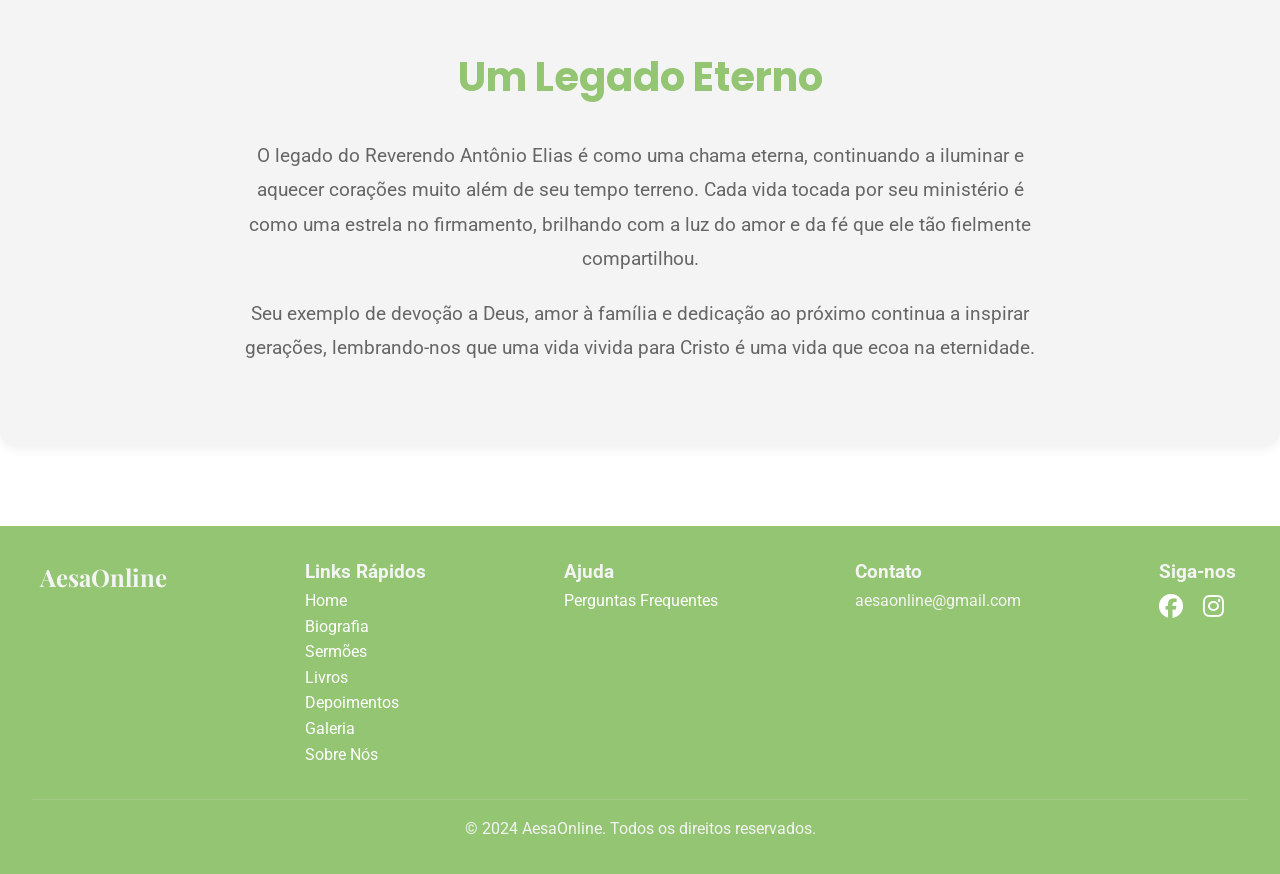
==== commit 749fda28: "update site 1" ====
--- a/antonio-elias.html
+++ b/antonio-elias.html
@@ -11,7 +11,7 @@
 
 <body>
   <header>
-    <div class="logo"><a href="index.html">AesaOnline</a></div>
+    <div class="logo"><a href="index.html">ANTÔNIO<span>💗</span>MARIA</a></div>
     <nav>
       <ul class="nav-links">
         <li><a href="index.html">Home</a></li>
--- a/style.css
+++ b/style.css
@@ -38,17 +38,19 @@
     display: flex;
     justify-content: space-between;
     align-items: center;
-    box-shadow: 0 2px 5px rgba(0,0,0,0.1);
+    
 }
 
 .logo a{
     font-family: 'Poppins', sans-serif;
     font-size: 2rem;
-    font-weight: 700;
+    font-weight: 500;
     color: var(--primary-color);
     text-decoration: none;
 }
-
+.logo span{
+    font-size: 25px;
+}
 nav {
     display: flex;
 }
@@ -206,7 +208,7 @@
     background-position: center;
     background-size: cover;
     width: 100%;
-    min-height: 450px;
+   
     display: flex;
     justify-content: center;
     align-items: flex-end;
@@ -227,7 +229,7 @@
 .two-columns {
     display: flex;
     align-items: center;
-    justify-content: center; /*alterei isso*/
+    justify-content: space-between; /*alterei isso*/
     padding: 3rem 0;
     background-color: var(--white);
     min-height: 450px;
@@ -240,7 +242,7 @@
 .image-column {
     position: relative;
     padding-top: 56.25%; /* Para uma proporção 16:9 */
-    background-image: url(images/encontro.jpg);
+    background-image: url('images/Banner\ 2\ -\ Encontro\ \(1\).jpg');
     background-repeat: no-repeat;
     background-position: center;
     background-size: cover;
@@ -254,90 +256,126 @@
     margin-right: 4rem;
     margin-left: 4rem;
 }
-
+.image-column, .text-column{
+    flex: 1 1 50%;
+    padding: 1rem;
+}
+/* Estilos gerais (válidos para todas as larguras) */
+.logo a {
+    font-size: 1.2rem;
+}
+.logo span {
+    font-size: 16px;
+}
+
+/* Estilos para telas pequenas (até 375px) */
 @media (max-width: 375px) {
+    .galeria,
+    .sobre-nos {
+        min-height: 280px;/*260*/
+    }
     .hero,
+    .encontro {
+        min-height: 360px;
+    }
+    .mensagens {
+        min-height: 270px;
+    }
+    .depoimentos {
+        min-height: 260px;
+    }
+}
+
+/* Estilos para telas médias (de 390px a 767px) */
+@media (min-width: 390px) and (max-width: 767px) {
+    .logo a {
+        font-size: 1.5rem;
+    }
+    .logo span {
+        font-size: 20px;
+    }
+   
+    .mensagens {
+        min-height: 300px; /*360*/
+    }
+    .galeria {
+        min-height: 300px;
+    }
+    .hero{
+        min-height: 350px;
+    }
+}
+
+/* Estilos para telas médias/grandes (de 768px a 991px) */
+@media (min-width: 768px) and (max-width: 991px) {
+   
+    .depoimentos,
+    .encontro,
+    .hero,
+    .sobre-nos {
+        min-height: 630px;
+    }
+    .mensagens {
+        min-height: 600px;
+    }
+    .livros-cont {
+        min-height: 485px; /*385*/
+    }
+    .galeria {
+        min-height: 550px;
+    }
+   
+}
+
+/* Estilos para telas grandes (992px em diante) */
+@media (min-width: 992px) {
+    .logo a {
+        font-size: 1.5rem; /* tamanho maior para telas grandes */
+    }
+    
     .depoimentos,
     .galeria,
     .mensagens,
     .encontro,
-    .sobre-nos
+    .sobre-nos {
+        min-height: 750px;
+    }
+    .livros-cont {
+        min-height: 520px;
+    }
+    .hero{
+        min-height: 800px;
+    }
+}
+
+/* Estilos para telas extra grandes (1100px em diante) */
+@media (min-width: 1100px) {
    
-    {
-        min-height: 290px;
-    }
-}
-@media (min-width: 400px) {
-    .hero,
     .depoimentos,
-    .galeria,
-    .mensagens,
-    .encontro
-    
-    
-    {
-        min-height: 380px;
-    }
-}
-@media (min-width: 400px) {
-   
-    .sobre-nos
-    {
+    .encontro,
+    .livros-cont,
+    .sobre-nos {
         min-height: 320px;
     }
-}
-@media (min-width: 600px) {
-    .hero,
-    .depoimentos,
-    .galeria,
-    .mensagens,
-    .encontro,
-    .sobre-nos
-    
-    {
-        min-height: 550px;
-    }
-}
-@media (min-width: 768px) {
-    .hero,
-    .depoimentos,
-    .galeria,
-    .mensagens,
-    .encontro,
-    .sobre-nos
-    
-    {
-        min-height: 650px;
-    }
-}
-@media (min-width: 992px) {
-    .hero,
-    .depoimentos,
-    .galeria,
-    .mensagens,
-    .encontro,
-    .sobre-nos
-    
-    {
-        min-height: 750px;
-    }
-}
-@media (min-width: 1100px) {
-    .hero,
-    .depoimentos,
-    .galeria,
-    .mensagens,
-    .encontro,
-    .sobre-nos
-    
-    {
-        min-height: 320px;
-    }
-}
+    .mensagens
+     {
+        min-height: 350px;
+    }
+    .galeria {
+        min-height: 350px;
+    }
+    .logo a {
+        font-size: 1.2rem; /* ajusta o tamanho da logo */
+    }
+    .logo span {
+        font-size: 18px;
+    }
+}
+
 .mensagens{
-    background-image: url(images/mensagens.jpg);
+    background-image: url('images/Banner\ 3\ -\ Mensagens\ \(1\).jpg');
     background-repeat: no-repeat;
-    background-position: left;
+    background-position: center;
     background-size: cover;
     width: 100%;
     /*min-height: 300px;*/
@@ -347,7 +385,7 @@
   
 }
 .depoimentos{
-    background-image: url(images/dep.jpg);
+    background-image: url('images/Banner\ 5\ -\ Depoimentos\ \(1\).jpg');
     background-repeat: no-repeat;
     background-position: center;
     background-size: cover;
@@ -359,9 +397,9 @@
 }
 .galeria{
 
-    background-image: url(images/AE\ em\ açao.jpg);
+    background-image: url('images/galeria-1.png');
     background-repeat: no-repeat;
-    background-position: center;
+    background-position: left;
     background-size: cover;
     width: 100%;
    /* min-height: 350px;*/
@@ -371,7 +409,7 @@
 }
 
 .sobre-nos{
-    background-image: url(images/about-us.jpg);
+    background-image: url('images/Banner\ 6\ -\ Sobre\ Nos\ \(1\).jpg');
     background-repeat: no-repeat;
     background-position: center;
     background-size: cover;
@@ -381,9 +419,10 @@
     justify-content: center;
     align-items: center;
 }
-.text-column {
-  flex: 0 0 60%; /* Aumenta a largura da coluna de texto */
-  padding: 2rem;
+.text-column p{
+ /* flex: 0 0 60%; /* Aumenta a largura da coluna de texto */
+    margin: 0;
+    padding: 2rem;
 }
 .btn-livro{
     display: flex;
@@ -457,17 +496,16 @@
     transform: translateY(-3px);
 }
 
-.livros-container{
-    background-image: url('images/livros.jpg');
+.livros-cont{
+    background-image: url('images/Banner\ 4\ -\ Livros\ \(1\).jpg');
     background-repeat: no-repeat;
     background-position: center;
     background-size: cover;
     width: 100%;
-    min-height: 675px;
+   
     display: flex;
     justify-content: center;
     align-items: center;
-    border-radius: 10px;
 }
 /*PÁGINA LIVRO INDIVIDUAL*/
 /* Adicione isso ao seu arquivo style.css existente */
@@ -900,7 +938,7 @@
     background-color: #f9f9f9;
     padding: 60px 20px;
     border-radius: 15px;
-   
+    box-shadow: 0 4px 8px rgba(0,0,0,0.05);
 }
 
 .maria-jose-legado h2 {
@@ -1011,7 +1049,7 @@
     background-color: #f4f4f4;
     padding: 60px 20px;
     border-radius: 15px;
-   
+    box-shadow: 0 4px 8px rgba(0,0,0,0.05);
 }
 
 .antonio-elias-legado h2 {
@@ -1094,7 +1132,7 @@
     background-color: #f4f4f4;
     padding: 60px 20px;
     border-radius: 15px;
-   
+    box-shadow: 0 4px 8px rgba(0,0,0,0.05);
 }
 
 .historia-casal-legado h2 {
@@ -1286,9 +1324,8 @@
   .rounded-image {
     width: 100%;
     border-radius: 10px;
- 
-  }
-  
+    box-shadow: 0 4px 6px rgba(0, 0, 0, 0.1);
+  }
   
   .sobre-nos-impacto {
     text-align: center;
@@ -1311,7 +1348,7 @@
     background-color: #f9f9f9;
     padding: 2rem;
     border-radius: 10px;
-   
+    box-shadow: 0 4px 6px rgba(0, 0, 0, 0.1);
   }
   
   .impacto-item i {
@@ -1336,7 +1373,7 @@
     background-color: #f9f9f9;
     padding: 4rem 2rem;
     border-radius: 10px;
-    
+    box-shadow: 0 4px 6px rgba(0, 0, 0, 0.1);
   }
   
   .sobre-nos-participe h2 {
@@ -1574,13 +1611,9 @@
         font-size: 1.1em;
     }
 }
-@media screen and (min-width: 880px) 
-{
-    .hero{
-        min-height: 700px;
-    }
+
    
-}
+
 @media (max-width: 768px) {
     .hero-title {
         font-size: 2.5rem;
@@ -1763,7 +1796,7 @@
 
 @media (max-width: 550px) {
     .livros-container{
-        min-height: 450px;
+        min-height: 330px;
     }
 }
 
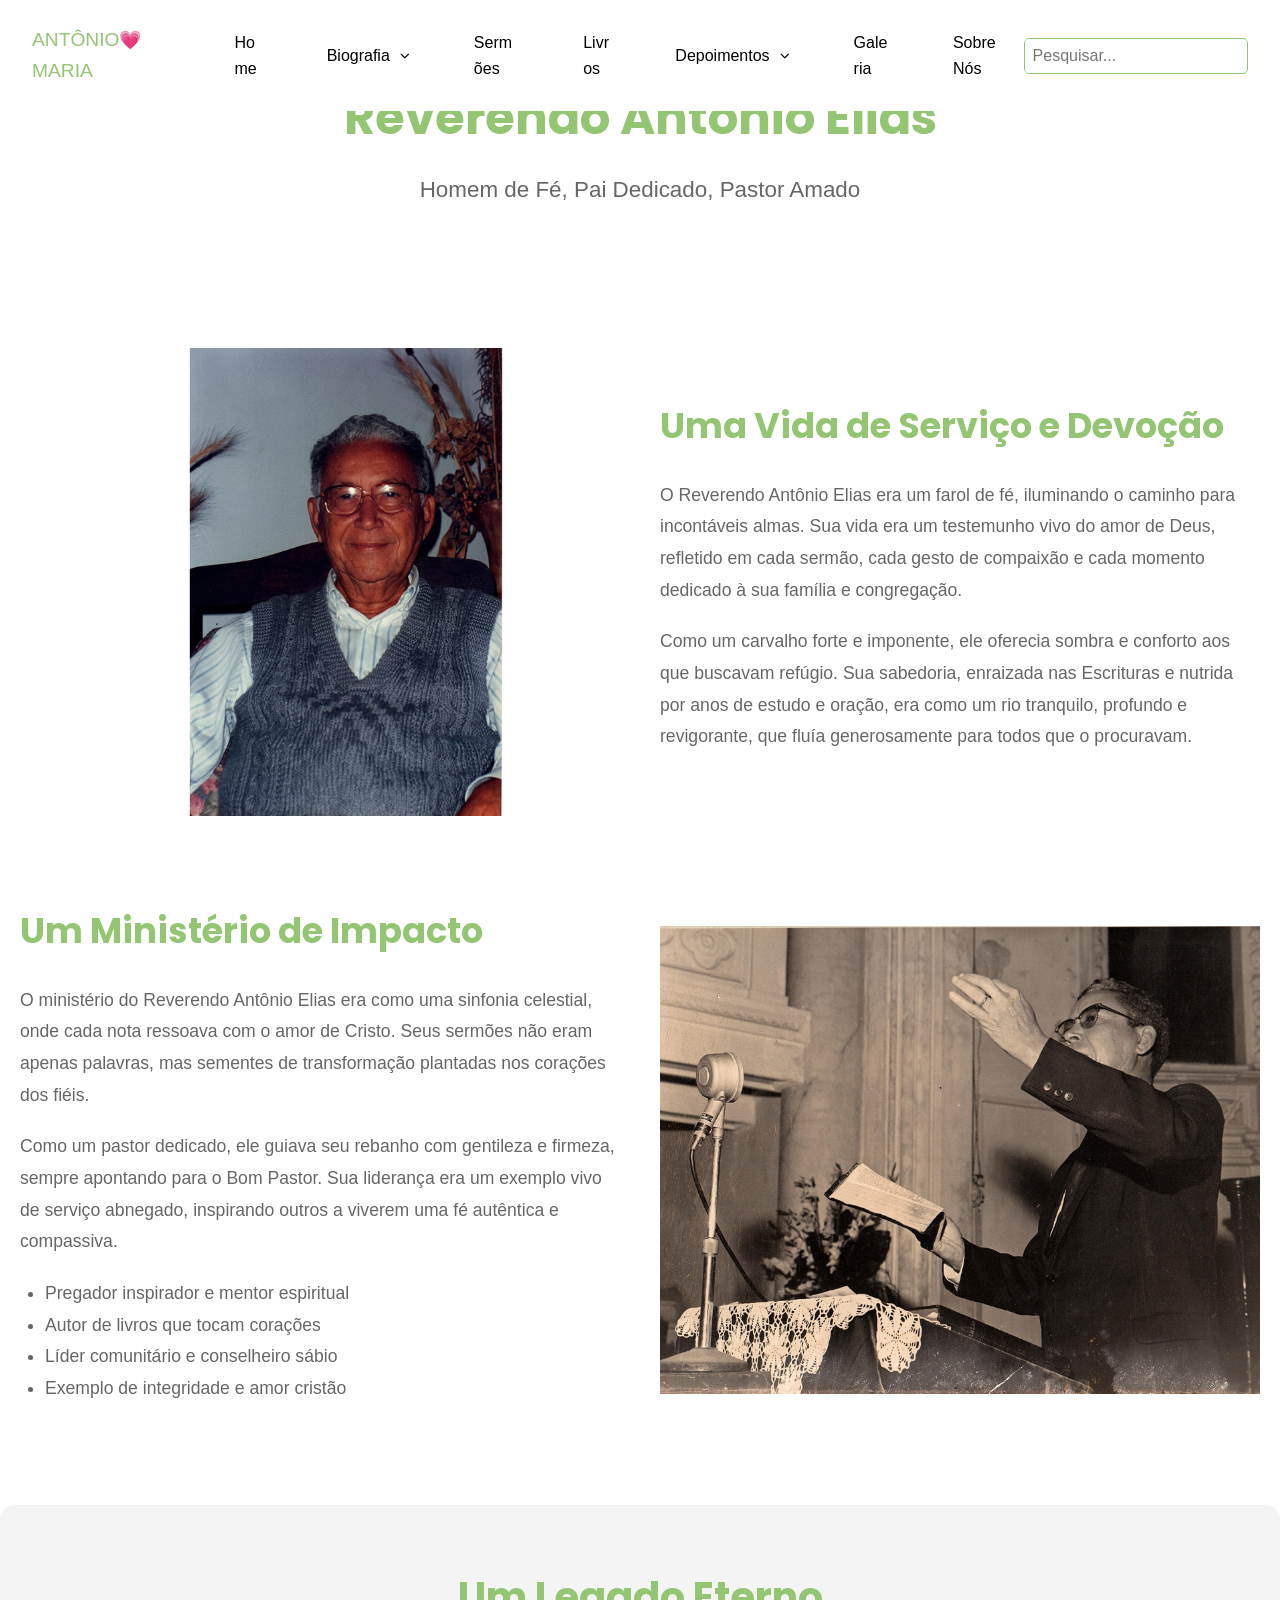
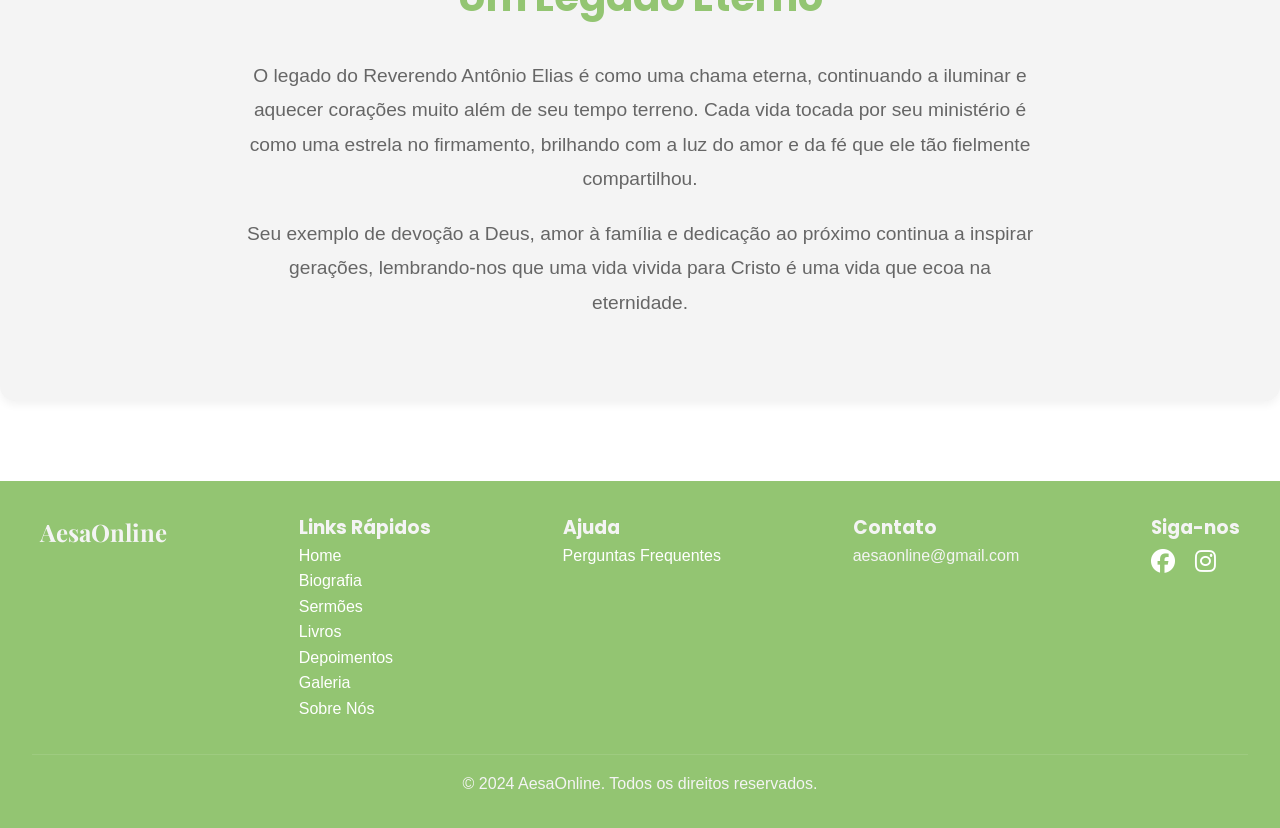
==== commit 5ff2ed23: "update teste" ====
--- a/antonio-elias.html
+++ b/antonio-elias.html
@@ -5,8 +5,9 @@
   <meta charset="UTF-8">
   <meta name="viewport" content="width=device-width, initial-scale=1.0">
   <title>AesaOnline</title>
+ 
+  <link rel="stylesheet" href="https://cdnjs.cloudflare.com/ajax/libs/font-awesome/6.4.0/css/all.min.css">
   <link rel="stylesheet" href="style.css">
-  <link rel="stylesheet" href="https://cdnjs.cloudflare.com/ajax/libs/font-awesome/6.4.0/css/all.min.css">
 </head>
 
 <body>
@@ -17,7 +18,7 @@
         <li><a href="index.html">Home</a></li>
         <li class="dropdown">
           <button class="nav-link dropdown-btn" data-dropdown="dropdown1" aria-haspopup="true" aria-expanded="false">
-            Biografia <i class="fas fa-chevron-down"></i>
+            Biografia <i class="fa-solid fa-chevron-down"></i>
           </button>
           <div id="dropdown1" class="dropdown-content">
             <ul>
@@ -31,11 +32,11 @@
         <li><a href="livros.html">Livros</a></li>
         <li class="dropdown">
           <button class="nav-link dropdown-btn" data-dropdown="dropdown2" aria-haspopup="true" aria-expanded="false">
-            Depoimentos <i class="fas fa-chevron-down"></i>
+            Depoimentos <i class="fa-solid fa-chevron-down"></i>
           </button>
           <div id="dropdown2" class="dropdown-content">
             <ul>
-              <li><a href="#cartas">Cartas</a></li>
+              <li><a href="cartas.html">Cartas</a></li>
             </ul>
           </div>
         </li>
@@ -147,7 +148,8 @@
       &copy; 2024 AesaOnline. Todos os direitos reservados.
     </div>
   </footer>
-
+  <script src="https://unpkg.com/swiper/swiper-bundle.min.js"></script>
+  
   <script src="script.js"></script>
 </body>
 
--- a/style.css
+++ b/style.css
@@ -4,26 +4,46 @@
 
 
 
+/* Adicionar ao style.css e usar em ambos os arquivos */
 :root {
     --primary-color: #93c572;
     --secondary-color: #93c572;
     --text-color: #000000;
     --background-color: #ffffff;
     --white: #ffffff;
+    --shadow-sm: 0 4px 6px rgba(0,0,0,0.1);
+    --shadow-md: 0 6px 12px rgba(0,0,0,0.15);
+    --border-radius: 10px;
+    --spacing-sm: 0.5rem;
+    --spacing-md: 1rem;
+    --spacing-lg: 2rem;
+    --transition-default: all 0.3s ease;
 }
 
 * {
     margin: 0;
     padding: 0;
+    -webkit-box-sizing: border-box;
+    -moz-box-sizing: border-box;
     box-sizing: border-box;
+    max-width: 100%;
 }
 
 body {
-    font-family: 'Roboto', sans-serif;
+    font-family: 'Poppins', sans-serif;
     line-height: 1.6;
     color: var(--text-color);
     background-color: var(--background-color);
     padding-top: 80px;
+    -webkit-font-smoothing: antialiased;
+    -moz-osx-font-smoothing: grayscale;
+    min-height: 100vh;
+    display: flex;
+    flex-direction: column;
+    margin: 0;
+    max-width: 100%;
+    overflow-x: hidden;
+    -webkit-overflow-scrolling: touch; /* Suaviza a rolagem no iOS */
 }
 
 header {
@@ -80,10 +100,22 @@
     display: flex;
     align-items: center;
 }
-.fa-chevron-down{
+.fa-chevron-down, .fa-chevron-up{
    font-size: 0.6rem;
 }
-.dropdown-btn{
+
+.nav-links .dropdown > a i {
+    margin-left: 5px;
+    transition: transform 0.7s ease;
+    font-size: 0.6rem;
+    position: relative;
+    top: 1px; /* Ajusta ligeiramente a posição vertical */
+}
+
+.nav-links .dropdown:hover > a i {
+    transform: rotate(180deg);
+}
+/*.dropdown-btn{
     background-color: transparent;
     border: none;
     cursor: pointer;
@@ -95,18 +127,6 @@
 .dropdown-btn:hover .fa-chevron-down{
     transform: rotate(180deg);
     transition: transform 0.5s ease;
-}
-
-.nav-links .dropdown > a i {
-    margin-left: 5px;
-    transition: transform 0.7s ease;
-    font-size: 0.6rem;
-    position: relative;
-    top: 1px; /* Ajusta ligeiramente a posição vertical */
-}
-
-.nav-links .dropdown:hover > a i {
-    transform: rotate(180deg);
 }
 
 .dropdown{
@@ -119,7 +139,7 @@
     left: 0;
     background-color: #fff;
     min-width: 200px;
-   /* box-shadow: 0 8px 16px rgba(0,0,0,0.1);*/
+   /* box-shadow: 0 8px 16px rgba(0,0,0,0.1);
     z-index: 1000;
     transition: 0.3s ease-in-out;
     
@@ -154,7 +174,7 @@
 
 .dropdown:hover .dropdown-content {
     display: block;
-}
+}*/
 
 .search-container {
     display: flex;
@@ -191,35 +211,57 @@
     color: var(--primary-color);
     cursor: pointer;
 }
+.fa-xmark{
+    font-size: 1.5rem;
+}
 
 .icons-container {
     display: none;
 }
 
 main {
+    flex: 1;
     position: relative;
     z-index: 1;
-    
 }
 
 .hero {
+    position: relative;
+    width: 100%;
+    max-width: 100%;
+    height: 0;
+    padding-bottom: 66.64%; /* (933/1400) * 100 = 66.64% - proporção exata da imagem */
+    display: flex;
+    justify-content: center;
+    align-items: center;
+    border-radius: 10px;
+    -webkit-border-radius: 10px;
+    -moz-border-radius: 10px;
+   
+    overflow: hidden;
+}
+
+.hero::before {
+    content: '';
+    position: absolute;
+    top: 0;
+    left: 0;
+    right: 0;
+    bottom: 0;
     background-image: url('images/amor-1.jpg');
     background-repeat: no-repeat;
     background-position: center;
-    background-size: cover;
+    background-size: 100% 100%;
     width: 100%;
-   
-    display: flex;
-    justify-content: center;
-    align-items: flex-end;
-    border-radius: 10px;
-  
+    height: 100%;
 }
 
 .hero-content {
-    /*background-color: rgba(0, 0, 0, 0.5);*/
+    position: absolute;
+    bottom: 0;
+    left: 0;
+    width: 100%;
     padding: 2rem;
-    border-radius: 10px;
 }
 
 .hero h1, .hero h2 {
@@ -239,23 +281,69 @@
 .two-columns:nth-child(even) {
     background-color: white;
 }
-.image-column {
+
+/* Estilo base comum para todas as imagens */
+.image-column, .mensagen, .galeria, .depoimentos, .sobre-nos {
     position: relative;
-    padding-top: 56.25%; /* Para uma proporção 16:9 */
-    background-image: url('images/Banner\ 2\ -\ Encontro\ \(1\).jpg');
+    width: 100%;
+    height: 0;
+    padding-bottom: 58%; /* (501/864) * 100 = 58% */
     background-repeat: no-repeat;
     background-position: center;
-    background-size: cover;
-    width: 100%;
-    min-height: 330px;
-    display: flex;
+    background-size: contain;
+    display: -webkit-flex;
+    display: -moz-flex;
+    display: flex;
+    -webkit-justify-content: center;
+    -moz-justify-content: center;
     justify-content: center;
-
-
-    padding: 2rem;
     margin-right: 4rem;
     margin-left: 4rem;
-}
+    -webkit-border-radius: 10px;
+    -moz-border-radius: 10px;
+    border-radius: 10px;
+    overflow: hidden;
+    -webkit-backface-visibility: hidden;
+    -moz-backface-visibility: hidden;
+    backface-visibility: hidden;
+    -webkit-transform: translate3d(0, 0, 0);
+    -moz-transform: translate3d(0, 0, 0);
+    transform: translate3d(0, 0, 0);
+    -webkit-perspective: 1000;
+    -moz-perspective: 1000;
+    perspective: 1000;
+}
+
+/* Imagens específicas */
+.image-column {
+    background-image: url('images/EncontroIMG.jpg');
+}
+
+.mensagens {
+    background-image: url('images/MensagensIMG.jpg');
+}
+
+.livros-cont {
+    background-image: url('images/LivrosIMG.jpg');
+}
+
+.galeria {
+    background-image: url('images/Esbocos.jpg');
+    background-position: center; /* Alterado de 'left' para 'center' */
+    background-size: contain; /* Mantendo 'contain' para preservar a proporção */
+}
+.depoimentos {
+    background-image: url('images/DepoimentosIMG.jpg');
+    background-position: center;
+    background-size: contain;
+}
+
+.sobre-nos {
+    background-image: url('images/SobreIMG.jpg');
+    background-position: center;
+    background-size: contain;
+}
+
 .image-column, .text-column{
     flex: 1 1 50%;
     padding: 1rem;
@@ -372,53 +460,7 @@
     }
 }
 
-.mensagens{
-    background-image: url('images/Banner\ 3\ -\ Mensagens\ \(1\).jpg');
-    background-repeat: no-repeat;
-    background-position: center;
-    background-size: cover;
-    width: 100%;
-    /*min-height: 300px;*/
-    display: flex;
-    justify-content: center;
-    align-items: center;
-  
-}
-.depoimentos{
-    background-image: url('images/Banner\ 5\ -\ Depoimentos\ \(1\).jpg');
-    background-repeat: no-repeat;
-    background-position: center;
-    background-size: cover;
-    width: 100%;
-    /*min-height: 350px;*/
-    display: flex;
-    justify-content: center;
-    align-items: center;
-}
-.galeria{
-
-    background-image: url('images/galeria-1.png');
-    background-repeat: no-repeat;
-    background-position: left;
-    background-size: cover;
-    width: 100%;
-   /* min-height: 350px;*/
-    display: flex;
-    justify-content: center;
-    align-items: center;
-}
-
-.sobre-nos{
-    background-image: url('images/Banner\ 6\ -\ Sobre\ Nos\ \(1\).jpg');
-    background-repeat: no-repeat;
-    background-position: center;
-    background-size: cover;
-    width: 100%;
-    /*min-height: 320px;*/
-    display: flex;
-    justify-content: center;
-    align-items: center;
-}
+
 .text-column p{
  /* flex: 0 0 60%; /* Aumenta a largura da coluna de texto */
     margin: 0;
@@ -497,7 +539,7 @@
 }
 
 .livros-cont{
-    background-image: url('images/Banner\ 4\ -\ Livros\ \(1\).jpg');
+    background-image: url('images/LivrosIMG.jpg');
     background-repeat: no-repeat;
     background-position: center;
     background-size: cover;
@@ -512,35 +554,7 @@
 
 
 
-  /*CARROSSEL DE LIVROS*/
-  .book-showcase {
-    padding: 4rem 2rem;
-    background-color: #f8f8f8;
-    overflow: hidden;
-    text-align: center;
-}
-
-.book-carousel {
-    padding: 0 40px;
-    max-width: 100%;
-}
- 
-
-.book-item img {
-    width: 120px; /* Tamanho base para telas maiores */
-    height: auto;
-    transition: transform 0.3s ease;
-}
-
-.book-info h6 {
-    font-size: 0.7rem; /* Tamanho base para telas maiores */
-    margin-bottom: 0.25rem;
-}
-.book-info p {
-    font-size: 0.6rem; /* Tamanho base para telas maiores */
-    color: #666;
-    margin-bottom: 0.25rem;
-}
+  
 /* ... (mantenha o CSS anterior) ... */
 
 /* Ajustes para a seção de livros publicados */
@@ -587,55 +601,13 @@
     font-size: 0.6rem;
     font-weight: bolder;
 }
-@media (max-width: 768px) {
-    .book-item img {
-        width: 135px; /* Um pouco maior para telas médias */
-    }
-    .book-carousel {
-        padding: 0;
-    }
-    .swiper-button-next,
-    .swiper-button-prev {
-        display: none; /* Oculta os botões em telas menores */
-    }
-    .swiper-pagination-bullets {
-        display: block;
-    }
-    .book-info h3 {
-        font-size: 0.8rem; /* Tamanho base para telas médias */
-    }
-    .book-info p {
-        font-size: 0.7rem; /* Tamanho base para telas médias */
-    }
-}
-
-@media (max-width: 480px) {
-    .book-item img {
-        width: 130px; /* Ainda maior para telas pequenas, mas não tanto quanto antes */
-    }
-    .swiper-pagination-bullets {
-        display: block;
-    }
-    .book-info h3 {
-        font-size: 0.7rem; /* Tamanho base para telas médias */
-    }
-    .book-info p {
-        font-size: 0.6rem; /* Tamanho base para telas médias */
-    }
-}
-
-
-
-
-
-
-
 
 
 footer {
     background-color: var(--primary-color);
     color: #f4f4f4;
     padding: 2rem;
+    flex-shrink: 0;
 }
 
 .footer-content {
@@ -705,10 +677,11 @@
 
 /* Estilos para a seção de sermões */
 .sermoes-playlist {
+    min-height: calc(100vh - 80px - 300px); /* altura da viewport - header - footer */
+    padding: 2rem;
     display: flex;
     flex-wrap: wrap;
     gap: 2rem;
-    padding: 2rem;
     max-width: 1200px;
     margin: 4rem auto;
     background-color: #fff;
@@ -740,12 +713,12 @@
     font-size: 1.2rem;
     margin-bottom: 0.5rem;
     width: 100%;
-    color: #067b2e;;
+    color: #93c572;
 }
 
 #autor-atual {
     font-size: 0.9rem;
-    color:#15853b;;
+    color:#93c572;;
     margin-bottom: 1rem;
     width: 100%;
 }
@@ -759,7 +732,7 @@
 }
 
 .controles-player button {
-    background-color: #15853b;;
+    background-color: #93c572;
     color: white;
     border: none;
     border-radius: 50%;
@@ -819,7 +792,7 @@
 }
 
 .barra-pesquisa button {
-    background-color: #15853b;
+    background-color: #93c572;;
     color: white;
     border: none;
     padding: 0.5rem 1rem;
@@ -1430,7 +1403,7 @@
         width: 100%;
         list-style-type: none;
     }
-    .dropdown {
+    /*.dropdown {
         width: 100%;
     }
     .dropdown-btn {
@@ -1454,7 +1427,7 @@
 
     .dropdown-content.active {
         display: block;
-    }
+    }*/
 
     .search-container {
         display: none;
@@ -1494,11 +1467,7 @@
         flex-direction: column;
     }
 
-    .book-carousel {
-        flex-direction: column;
-        align-items: center;
-    }
-
+  
     .footer-content {
         flex-direction: column;
        /* align-items: center;
@@ -1637,30 +1606,8 @@
     .sermoes-playlist {
         flex-direction: column;
     }
-   /* .livros-grid {
-        grid-template-columns: repeat(3, 1fr);
-    }*/
-    .carousel-button {
-        display: none;
-    }
+  
    
-    /*.book-carousel-container {
-        padding: 0;
-        overflow-x: auto;
-    }*/
-
-    .book-carousel {
-        flex-wrap: nowrap;
-        justify-content: flex-start;
-        width: auto;
-        padding: 0 1rem;
-    }
-
-    /*.book-item {
-        flex: 0 0 auto;
-        width: 200px; /* Ajuste conforme necessário */
-        /*margin-right: 0;
-    }*/
     .sobre-nos-missao,
     .sobre-nos-valores,
     .sobre-nos-projetos {
@@ -1808,4 +1755,461 @@
     .hero-subtitle {
         font-size: 1rem;
     }
+}
+
+/* Adicione suporte para flexbox em navegadores mais antigos */
+.flex-container {
+    display: -webkit-box;
+    display: -webkit-flex;
+    display: -moz-box;
+    display: -ms-flexbox;
+    display: flex;
+}
+
+/* Adicione suporte para transformações em diferentes navegadores */
+.transform-supported {
+    -webkit-transform: translateY(-3px);
+    -moz-transform: translateY(-3px);
+    -ms-transform: translateY(-3px);
+    -o-transform: translateY(-3px);
+    transform: translateY(-3px);
+}
+
+/* Ajuste para telas muito grandes */
+@media (min-width: 2000px) {
+    .hero {
+        max-width: 100%;
+        margin: 0 auto;
+    }
+    
+    .hero::before {
+        background-size: contain;
+        width: 100%;
+        height: 100%;
+    }
+}
+
+/* Responsividade */
+@media (max-width: 768px) {
+    .hero {
+        padding-bottom: 66.64%; /* Mantém a mesma proporção */
+    }
+    
+    .hero::before {
+        background-size: 100% auto;
+    }
+}
+
+@media (min-width: 769px) {
+    .hero {
+        padding-bottom: 66.64%; /* Mantém a mesma proporção */
+    }
+}
+
+@media (min-width: 2000px) {
+    .hero::before {
+        background-size: 100% auto;
+    }
+}
+
+/* Orientação paisagem em dispositivos móveis */
+@media (max-width: 768px) and (orientation: landscape) {
+    .hero {
+        padding-bottom: 90vh;
+    }
+}
+
+/* Responsividade */
+@media (max-width: 768px) {
+    .image-column, .mensagens, .livros-cont, .galeria {
+        margin-right: 1rem;
+        margin-left: 1rem;
+        padding-bottom: 58%; /* Mantém a mesma proporção */
+    }
+}
+
+@media (min-width: 769px) and (max-width: 1200px) {
+    .image-column, .mensagens, .livros-cont, .galeria {
+        margin-right: 2rem;
+        margin-left: 2rem;
+        background-size: contain;
+    }
+}
+
+@media (min-width: 1201px) {
+    .image-column, .mensagens, .livros-cont, .galeria {
+        background-size: contain;
+        max-width: calc(1200px - 8rem);
+        margin: 0 auto;
+    }
+}
+
+/* Suporte específico para Safari */
+@supports (-webkit-touch-callout: none) {
+    .image-column, .mensagens, .livros-cont, .galeria, .depoimentos, .sobre-nos {
+        -webkit-transform: translateZ(0);
+        -moz-transform: translateZ(0);
+        transform: translateZ(0);
+        -webkit-mask-image: -webkit-radial-gradient(white, black);
+        mask-image: -webkit-radial-gradient(white, black);
+    }
+}
+
+/* Classes utilitárias */
+.flex-center {
+    display: flex;
+    justify-content: center;
+    align-items: center;
+}
+
+.text-center {
+    text-align: center;
+}
+
+.shadow {
+    box-shadow: var(--shadow-sm);
+}
+
+.rounded {
+    border-radius: var(--border-radius);
+}
+
+/* Melhorar acessibilidade */
+:focus-visible {
+    outline: 2px solid var(--primary-color);
+    outline-offset: 2px;
+}
+
+/* Melhorar performance */
+.animate-transform {
+    will-change: transform;
+    transition: var(--transition-default);
+}
+
+/* Desktop Dropdown (> 1100px) */
+@media (min-width: 1101px) {
+    .dropdown {
+        position: relative;
+        display: inline-block;
+    }
+
+    .dropdown-btn {
+        background: none;
+        border: none;
+        outline: none;
+        cursor: pointer;
+        padding: 14px 16px;
+        margin: 0;
+        font-family: inherit;
+        font-size: inherit;
+        color: inherit;
+    }
+
+    .dropdown-content {
+        display: none;
+        position: absolute;
+        background-color: var(--white);
+        min-width: 200px;
+        box-shadow: var(--shadow-md);
+        z-index: 1;
+        top: 100%;
+        left: 0;
+        list-style: none;
+        padding: 0;
+    }
+
+    .dropdown-content li {
+        margin: 0;
+        padding: 0;
+    }
+
+    .dropdown-content a {
+        color: black;
+        padding: 12px 16px;
+        text-decoration: none;
+        display: block;
+        text-align: left;
+    }
+
+    .dropdown-content a:hover {
+        background-color: rgba(147, 197, 114, 0.1);
+        color: #93c572;
+    }
+
+    .dropdown:hover .dropdown-content {
+        display: block;
+    }
+}
+
+/* Mobile Dropdown (≤ 1100px) */
+@media (max-width: 1100px) {
+    .dropdown-content {
+        display: none;
+        background-color: #f9f9f9;
+        padding: 10px 0;
+        border-radius: 8px;
+        margin-top: 5px;
+        box-shadow: 0 2px 5px rgba(0,0,0,0.1);
+    }
+    
+    .dropdown-content.show {
+        display: block;
+        animation: fadeIn 0.3s ease;
+    }
+    
+    .dropdown-content ul {
+        list-style: none;
+        padding: 0;
+        margin: 0;
+    }
+    
+    .dropdown-content a {
+        color: #333;
+        padding: 12px 20px;
+        display: block;
+        text-decoration: none;
+        transition: all 0.3s ease;
+    }
+    
+    .dropdown-content a:hover {
+        background-color: rgba(147, 197, 114, 0.1);
+        color: #93c572;
+    }
+    
+    .dropdown-btn {
+        display: flex;
+        align-items: center;
+        justify-content: space-between;
+        width: 100%;
+        /*padding: 12px 20px;*/
+        background: none;
+        border: none;
+        color: #333;
+        font-size: 16px;
+        cursor: pointer;
+        transition: all 0.3s ease;
+    }
+    
+    .dropdown-btn.active {
+        color: #93c572;
+    }
+    
+    .dropdown-btn i.fa-chevron-down {
+        font-size: 0.8rem;
+        margin-left: 8px;
+        transition: transform 0.3s ease;
+        display: inline-block;
+        -webkit-transition: transform 0.3s ease;
+        -moz-transition: transform 0.3s ease;
+        -o-transition: transform 0.3s ease;
+    }
+    
+    .dropdown-btn.active i.fa-chevron-down {
+        transform: scaleY(-1) !important;
+        -webkit-transform: scaleY(-1) !important;
+    }
+    
+    @keyframes fadeIn {
+        from {
+            opacity: 0;
+            transform: translateY(-10px);
+        }
+        to {
+            opacity: 1;
+            transform: translateY(0);
+        }
+    }
+}
+
+/* Desktop (> 1100px) */
+@media (min-width: 1100px) {
+    header {
+        background-color: var(--white);
+        padding: 1rem 2rem;
+        position: fixed;
+        width: 100%;
+        top: 0;
+        left: 0;
+        right: 0;
+        z-index: 1000;
+        /*box-shadow: var(--shadow-sm);*/
+    }
+
+    .navbar {
+        display: flex;
+        justify-content: space-between;
+        align-items: center;
+    }
+
+    .nav-links {
+        display: flex;
+        list-style-type: none;
+        align-items: center;
+        margin: 0;
+        padding: 0;
+    }
+
+    .nav-links a {
+        color: var(--text-color);
+        text-decoration: none;
+        padding: 14px 16px;
+        display: block;
+        transition: color 0.3s ease;
+    }
+
+    .dropdown {
+        position: relative;
+    }
+
+    .dropdown-btn {
+        font-size: 16px;
+        border: none;
+        outline: none;
+        color: var(--text-color);
+        padding: 14px 16px;
+        background-color: transparent;
+        font-family: inherit;
+        margin: 0;
+        cursor: pointer;
+        display: flex;
+        align-items: center;
+        gap: 5px;
+    }
+
+    .nav-links a:hover, 
+    .dropdown:hover .dropdown-btn {
+        color: var(--primary-color);
+    }
+
+    .dropdown-content,
+    .dropdown-content ul,
+    .dropdown-content li {
+        list-style: none;
+        margin: 0;
+        padding: 0;
+    }
+
+    .dropdown-content {
+        display: none;
+        position: absolute;
+        background-color: var(--white);
+        min-width: 200px;
+        box-shadow: var(--shadow-md);
+        z-index: 1;
+        border-radius: var(--border-radius);
+        top: 100%;
+        left: 0;
+    }
+
+    .dropdown-content a {
+        color: var(--text-color);
+        padding: 12px 16px;
+        text-decoration: none;
+        display: block;
+        text-align: left;
+    }
+
+    .dropdown-content a:hover {
+        background-color: rgba(147, 197, 114, 0.1);
+        color: var(--primary-color);
+    }
+
+    .dropdown:hover .dropdown-content {
+        display: block;
+    }
+
+    .dropdown-btn .fa-chevron-down {
+        font-size: 0.6rem;
+        margin-left: 5px;
+        transition: transform 0.7s ease;
+        display: inline-block; /* Garante que a transformação funcione */
+    }
+
+    li.dropdown:hover .dropdown-btn .fa-chevron-down {
+        transform: rotate(180deg);
+        -webkit-transform: rotate(180deg); /* Para Safari */
+        -moz-transform: rotate(180deg); /* Para Firefox */
+        -ms-transform: rotate(180deg); /* Para IE */
+    }
+
+    .dropdown > a i.fa-chevron-down {
+        font-size: 0.6rem;
+        margin-left: 5px;
+        transition: transform 0.7s ease;
+        position: relative;
+        top: 1px;
+    }
+
+    .dropdown:hover > a i.fa-chevron-down {
+        transform: rotate(180deg);
+    }
+}
+
+/* Regras base para prevenir rolagem horizontal */
+html, body {
+    max-width: 100vw;
+    width: 100%;
+    overflow-x: hidden;
+    margin: 0;
+    padding: 0;
+    -webkit-overflow-scrolling: touch;
+}
+
+/* Container principal - ajuste para header fixo */
+
+.content-wrapper:not(header),
+article {
+    max-width: 100vw;
+    
+    overflow-x: hidden;
+    box-sizing: border-box;
+    padding-top: 80px; /* Ajuste este valor de acordo com a altura do seu header */
+}
+
+@media (max-width: 1100px) {
+    main:not(.livros-main),
+    .content-wrapper:not(header),
+    section:not(.livros-hero), section:not(.livro-grid),
+    article {
+        padding-top: 60px; /* Altura menor para mobile */
+    }
+}
+
+/* Preserva o layout do header */
+header, 
+.header-container,
+.nav-menu {
+    box-sizing: border-box;
+    width: 100%;
+    position: fixed;
+    top: 0;
+    left: 0;
+    z-index: 1000; /* Garante que o header fique acima de outros elementos */
+    background-color: white; /* Garante que o conteúdo não apareça por trás */
+}
+
+/* Imagens e mídia */
+img, 
+video, 
+iframe {
+    max-width: 100%;
+    height: auto;
+    object-fit: contain;
+}
+
+/* Textos longos */
+p, 
+h1, h2, h3, h4, h5, h6,
+span,
+a {
+    overflow-wrap: break-word;
+    word-wrap: break-word;
+    word-break: break-word;
+}
+
+/* Tabelas responsivas */
+table {
+    max-width: 100%;
+    overflow-x: auto;
+    display: block;
 }
